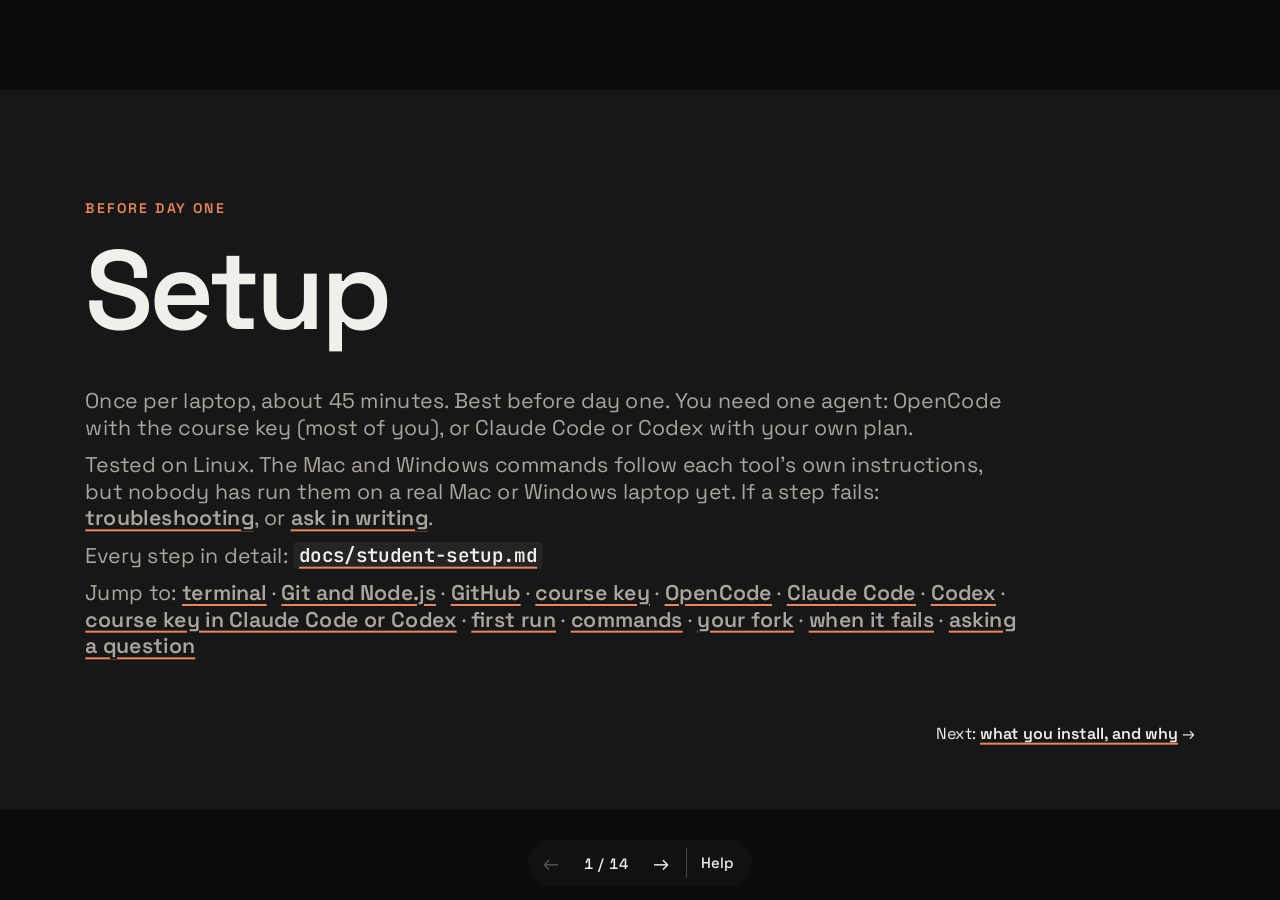
==== slides/00-setup.html @ 346814cf "Slides: copy buttons, every address a link, Next line per setup path - A copy button for each comman" ====
<!doctype html>
<html lang="en">
<head>
<meta charset="utf-8" />
<meta name="viewport" content="width=device-width, initial-scale=1" />
<title>Setup · Before day one</title>
<meta name="description" content="Photolipsia · ZHdK MA Interaction Design · HS 2026 · Setup" />
<link rel="preconnect" href="https://fonts.googleapis.com" />
<link rel="preconnect" href="https://fonts.gstatic.com" crossorigin />
<link rel="stylesheet" href="https://fonts.googleapis.com/css2?family=JetBrains+Mono:wght@400;500;600&family=Space+Grotesk:wght@400;500;600;700&display=swap" />
<style>
:root {
  --dark: #171717;
  --dark-panel: #242424;
  --coral: #e8875b;
  --paper: #f1efea;
  --ink: #1d1d1d;
  --grey: #555;
  --mute: #a9a59d;
  --panel: #e6e3dc;
  --spectrum: linear-gradient(90deg, #e5484d 0%, #e8875b 20%, #f2c94c 40%, #46a758 60%, #3e7bfa 80%, #8e4ec6 100%);
  --spectrum-text: linear-gradient(90deg, #e8875b 0%, #46a758 50%, #3e7bfa 100%);
  --sans: 'Space Grotesk', system-ui, sans-serif;
  --mono: 'JetBrains Mono', ui-monospace, Menlo, Consolas, monospace;
}

* {
  box-sizing: border-box;
}

html,
body {
  margin: 0;
  height: 100%;
  overflow: hidden;
  background: #0b0b0b;
  font-family: var(--sans);
  /* Taps change the slide at once, without waiting for a double-tap zoom. */
  touch-action: manipulation;
}

/* The deck is designed at 1920x1080 and scaled to fit the screen. Fixed, so it never makes the
   page wider than the screen: phones and tablets would widen the page and cut the slide off. */
#deck {
  position: fixed;
  left: 50%;
  top: 50%;
  width: 1920px;
  height: 1080px;
  transform: translate(-50%, -50%);
}

.slide {
  position: absolute;
  inset: 0;
  display: none;
  flex-direction: column;
  overflow: hidden;
  padding: 104px 128px 150px;
}

.slide.active {
  display: flex;
}

.light {
  background: var(--paper);
  color: var(--ink);
}

.dark {
  background: var(--dark);
  color: var(--paper);
}

.eyebrow {
  margin: 0 0 28px;
  font-size: 21px;
  font-weight: 600;
  letter-spacing: 0.16em;
  text-transform: uppercase;
}

.dark .eyebrow {
  color: var(--coral);
}

h1 {
  margin: 0;
  font-size: 140px;
  font-weight: 600;
  line-height: 0.98;
  letter-spacing: -0.035em;
}

h2 {
  margin: 0 0 52px;
  font-size: 72px;
  font-weight: 600;
  line-height: 1.04;
  letter-spacing: -0.025em;
}

h3 {
  margin: 0 0 12px;
  font-size: 32px;
  font-weight: 600;
  letter-spacing: -0.01em;
}

p {
  margin: 0 0 22px;
}

.lead {
  font-size: 48px;
  font-weight: 500;
  line-height: 1.16;
  letter-spacing: -0.015em;
}

.body p,
.body li {
  font-size: 32px;
  line-height: 1.45;
  color: var(--grey);
}

.dark .body p,
.dark .body li {
  color: var(--mute);
}

.body p.lead {
  font-size: 48px;
  line-height: 1.16;
  color: var(--ink);
}

.body ul {
  margin: 0;
  padding-left: 1.1em;
}

.body li {
  margin-bottom: 12px;
}

.small {
  font-size: 27px;
  line-height: 1.45;
  color: var(--grey);
}

.grad,
.body .grad,
.verbs .grad {
  background: var(--spectrum-text);
  -webkit-background-clip: text;
  background-clip: text;
  color: transparent;
}

strong {
  font-weight: 600;
  color: var(--ink);
}

.dark strong {
  color: var(--paper);
}

.cols {
  display: grid;
  flex: 1;
  grid-template-columns: 1fr 1fr;
  gap: 96px;
  align-items: start;
  min-height: 0;
}

.cols.wide-right {
  grid-template-columns: 0.8fr 1.2fr;
}

.cols.wide-left {
  grid-template-columns: 1.25fr 0.75fr;
}

/* Cover */
.cover {
  padding-right: 0;
}

.cover h1 {
  font-size: 128px;
}

.cover .text {
  position: relative;
  z-index: 1;
  display: flex;
  flex: 1;
  flex-direction: column;
  justify-content: center;
  width: 1080px;
}

.cover .sub {
  margin-top: 44px;
  font-size: 32px;
  line-height: 1.5;
  color: var(--mute);
}

.cover .sub p {
  margin: 0;
}

.rule {
  width: 70px;
  height: 6px;
  margin-top: 52px;
  border-radius: 3px;
  background: var(--spectrum);
}

.cover .visual {
  position: absolute;
  top: 0;
  right: 0;
  bottom: 0;
  width: 840px;
  display: flex;
  align-items: center;
  justify-content: center;
}

/* Statement */
.statement {
  justify-content: center;
}

.statement h1 {
  width: fit-content;
  font-size: 168px;
  padding-bottom: 0.08em;
}

.statement .after {
  margin-top: 48px;
  font-size: 32px;
  color: var(--mute);
}

/* Footer on content slides */
.slide footer {
  position: absolute;
  left: 0;
  right: 0;
  bottom: 0;
  display: flex;
  justify-content: space-between;
  padding: 26px 128px 40px;
  font-size: 20px;
  color: var(--grey);
}

.slide footer::before {
  content: '';
  position: absolute;
  top: 0;
  left: 0;
  right: 0;
  height: 3px;
  background: var(--spectrum);
}

.slide footer b {
  font-weight: 700;
  color: var(--ink);
}

/* Code and terminal panels */
pre {
  margin: 0;
  padding: 26px 32px;
  overflow: hidden;
  border-radius: 14px;
  background: var(--panel);
  color: #262626;
  font-family: var(--mono);
  font-size: 26px;
  line-height: 1.5;
  white-space: pre;
}

/* Code boxes never shrink: a too-full slide must show, not clip the code. */
pre {
  flex-shrink: 0;
}

pre.tight {
  font-size: 23px;
}

.dark pre {
  background: var(--dark-panel);
  color: #ebe8e1;
}

pre .c {
  color: #8a867e;
}

pre .ok {
  color: #2f8a46;
  font-weight: 600;
}

pre .bad {
  color: #c4383d;
  font-weight: 600;
}

code {
  font-family: var(--mono);
  font-size: 0.86em;
  padding: 0.05em 0.3em;
  border-radius: 6px;
  background: var(--panel);
  color: var(--ink);
}

.dark code {
  background: var(--dark-panel);
  color: var(--paper);
}

.label {
  margin: 0 0 10px;
  font-size: 20px;
  font-weight: 600;
  letter-spacing: 0.14em;
  text-transform: uppercase;
  color: var(--grey);
}

/* Jump links between slides, e.g. <a class="jump" href="#s-opencode">: deck.js finds the slide by its id. */
a.jump {
  color: inherit;
  font-weight: 600;
  text-decoration: underline;
  text-decoration-color: #e8875b;
  text-decoration-thickness: 3px;
  text-underline-offset: 6px;
}

/* Code in a label keeps its spelling and the label's size. */
.label code {
  text-transform: none;
  font-size: inherit;
  letter-spacing: 0;
}

/* Short code chips don't break across lines. */
.body code,
.small code,
td code {
  white-space: nowrap;
}

/* A label inside a text block keeps its label size. */
.body p.label {
  font-size: 20px;
  line-height: 1.3;
}

.os {
  display: grid;
  grid-template-columns: 1fr 1fr;
  gap: 28px;
}

.stack > * + * {
  margin-top: 28px;
}

.prompt {
  border-left: 6px solid;
  border-image: var(--spectrum) 1;
  background: #fbfaf7;
  white-space: pre-wrap;
  font-size: 26px;
}

/* Copy buttons (deck.js): in the right padding of a block (26 px or more), so they never cover text.
   A command block gets one per line, a prompt or a file to paste one in its top right corner. */
pre[data-copy="lines"] .line {
  position: relative;
  display: block;
}

pre.prompt,
pre[data-copy="all"] {
  position: relative;
}

.copy {
  position: absolute;
  top: 50%;
  right: -25px;
  width: 24px;
  height: 24px;
  padding: 2px;
  border: 0;
  border-radius: 6px;
  background: transparent;
  color: #8a867e;
  cursor: pointer;
  transform: translateY(-50%);
}

pre.prompt > .copy,
pre[data-copy="all"] > .copy {
  top: 6px;
  right: 2px;
  transform: none;
}

.copy svg {
  display: block;
  width: 100%;
  height: 100%;
  fill: none;
  stroke: currentColor;
  stroke-width: 2;
  stroke-linecap: round;
  stroke-linejoin: round;
}

.copy:hover {
  background: rgb(0 0 0 / 7%);
  color: var(--ink);
}

.dark .copy:hover {
  background: rgb(255 255 255 / 12%);
  color: var(--paper);
}

.copy.done {
  color: #2f8a46;
}

/* Tables */
table {
  width: 100%;
  border-collapse: collapse;
  font-size: 28px;
  line-height: 1.35;
}

th,
td {
  padding: 15px 18px 15px 0;
  border-bottom: 1px solid #d3cfc6;
  text-align: left;
  vertical-align: top;
}

th {
  font-size: 19px;
  font-weight: 600;
  letter-spacing: 0.12em;
  text-transform: uppercase;
  color: var(--grey);
}

td:first-child {
  font-weight: 600;
  white-space: nowrap;
}

/* Diagram helpers */
.boxes {
  display: flex;
  gap: 22px;
  align-items: stretch;
}

.box {
  flex: 1;
  padding: 30px 30px 26px;
  border-radius: 16px;
  background: #fbfaf7;
  border: 2px solid #d3cfc6;
}

.box.hi {
  border: 3px solid transparent;
  background:
    linear-gradient(#fbfaf7, #fbfaf7) padding-box,
    var(--spectrum) border-box;
}

.box .n {
  display: block;
  margin-bottom: 14px;
  font-family: var(--mono);
  font-size: 20px;
  color: var(--grey);
}

.box h3 {
  font-size: 38px;
}

.box p {
  margin: 0;
  font-size: 25px;
  line-height: 1.4;
  color: var(--grey);
}

.arrow {
  display: flex;
  align-items: center;
  font-size: 44px;
  color: #9a968e;
}

.verbs {
  display: flex;
  gap: 40px;
  margin-top: 8px;
  font-size: 54px;
  font-weight: 600;
  letter-spacing: -0.02em;
}

.verbs span {
  color: #b9b5ad;
}

.verbs .on {
  color: var(--ink);
}

.figure img,
.figure svg {
  display: block;
  width: 100%;
  border-radius: 14px;
}

.caption {
  margin-top: 14px;
  font-size: 24px;
  color: var(--grey);
}

.nav {
  position: fixed;
  left: 50%;
  bottom: 14px;
  z-index: 10;
  display: flex;
  align-items: center;
  gap: 2px;
  padding: 4px;
  border-radius: 999px;
  background: rgb(20 20 20 / 72%);
  color: #f1efea;
  font: 500 15px var(--sans);
  transform: translateX(-50%);
  user-select: none;
}

.nav button {
  width: 38px;
  height: 38px;
  border: 0;
  border-radius: 50%;
  background: transparent;
  color: inherit;
  font: 20px var(--sans);
  cursor: pointer;
}

.nav button:hover:not(:disabled) {
  background: rgb(241 239 234 / 16%);
}

.nav button:disabled {
  opacity: 0.3;
  cursor: default;
}

.nav .count {
  min-width: 68px;
  text-align: center;
  letter-spacing: 0.04em;
  font-variant-numeric: tabular-nums;
}

/* The troubleshooting page, from every slide. deck.js ignores taps on links and on the nav. */
.nav .help {
  margin-left: 4px;
  padding: 0 14px;
  border-left: 1px solid rgb(241 239 234 / 24%);
  color: inherit;
  line-height: 30px;
  text-decoration: none;
}

.nav .help:hover {
  text-decoration: underline;
}

/* One slide per page when printing or saving as PDF. */
@page {
  size: 1920px 1080px;
  margin: 0;
}

@media print {
  html,
  body {
    height: auto;
    overflow: visible;
    background: none;
  }

  #deck {
    position: static;
    width: 1920px;
    height: auto;
    transform: none !important;
  }

  .slide {
    position: relative;
    display: flex !important;
    width: 1920px;
    height: 1080px;
    break-after: page;
  }

  .slide:last-child {
    break-after: auto;
  }

  .nav,
  .copy {
    display: none;
  }

  * {
    -webkit-print-color-adjust: exact;
    print-color-adjust: exact;
  }
}

/* Slides in this deck */
/* Deck 1 and the setup page: build.py adds this file to both. One accent colour: coral.
   The spectrum has one meaning: the check (introspect), plus the brand line in the footer. */
.slide .rule { background: var(--coral); }
pre.prompt { border-image: none; border-left: 6px solid var(--coral); }
pre.prompt.p24 { font-size: 24px; line-height: 1.48; }
/* Design decisions inside a prompt: a quiet coral underline. */
mark.dd { background: none; color: inherit; text-decoration-line: underline; text-decoration-color: var(--coral); text-decoration-thickness: 3px; text-underline-offset: 6px; text-decoration-skip-ink: none; }
/* Readable from the back. */
.slide th { font-size: 22px; }
.slide .label, .slide .body p.label { font-size: 22px; line-height: 1.3; }
.slide pre.c22 { font-size: 22px; line-height: 1.5; padding: 16px 28px; }
.slide p.s26 { font-size: 26px; line-height: 1.42; color: var(--grey); }
.slide p.s26 code, .slide p.s28 code, .slide li code { font-size: 0.9em; white-space: nowrap; }
.slide p.s28 { font-size: 28px; line-height: 1.42; color: var(--grey); }
/* A spectrum bar on the left edge: this is the check. Elements set their own padding-left. */
.check-mark { border-left: none !important; background-image: linear-gradient(180deg, #e5484d, #e8875b, #f2c94c, #46a758, #3e7bfa, #8e4ec6) !important; background-repeat: no-repeat !important; background-size: 6px 100% !important; background-position: left top !important; }
.slide .proof { margin: 0; padding: 14px 22px; border-radius: 0 12px 12px 0; background: #fbfaf7; font-size: 26px; line-height: 1.4; color: var(--grey); }
.slide .proof b { color: var(--ink); font-weight: 600; }
.slide .proof.coral { border-left: 6px solid var(--coral); }
.slide .proof.check-mark { padding-left: 28px; }
.slide .proof code { font-size: 0.9em; }
.nowrap { white-space: nowrap; }
.d1-anim { }
@media (prefers-reduced-motion: reduce) { .d1-anim, .d1-anim * { animation: none !important; } }
@media print { .d1-anim, .d1-anim * { animation: none !important; } }

  /* Setup slides for Claude Code and Codex: install row, two account cards, a check line. */
  .d1-tl-os { display: grid; grid-template-columns: 1fr 1fr; gap: 28px; }
  .d1-tl-two { display: grid; grid-template-columns: 1fr 1fr; gap: 28px; margin-top: 30px; align-items: stretch; }
  .slide .d1-tl-card { padding: 20px 26px 22px; border-radius: 16px; background: #fbfaf7; border: 2px solid #d3cfc6; }
  .slide .d1-tl-card p { margin: 0 0 12px; font-size: 27px; line-height: 1.4; color: var(--grey); }
  .slide .d1-tl-card p:last-child { margin-bottom: 0; }
  .slide .d1-tl-card p.label { font-size: 22px; line-height: 1.3; }
  .slide .d1-tl-card code, .slide .d1-tl-chk code { font-size: 0.88em; }
  .slide .d1-tl-chk { margin: 24px 0 0; font-size: 28px; line-height: 1.42; color: var(--grey); }
  .slide .d1-tl-chk b { color: var(--ink); font-weight: 600; }
  /* Where to go next, by path: under the content, above the footer line. */
  .slide p.next { position: absolute; right: 128px; bottom: 100px; margin: 0; font-size: 24px; color: var(--grey); }
  .slide p.next b { color: var(--ink); font-weight: 600; }
  .dark p.next, .dark p.next b { color: var(--paper); }
</style>
</head>
<body>
<div id="deck">
<!-- S0 Setup divider -->
<section class="slide dark statement" id="s-setup">
  <style>
  .d1-su p.after { max-width: 1400px; margin: 0 0 16px; }
  .d1-su p.d1-su-first { margin-top: 48px; }
  .d1-su code { font-size: 0.9em; }
  </style>
  <div class="d1-su">
    <p class="eyebrow">Before day one</p>
    <h1>Setup</h1>
    <p class="after d1-su-first">Once per laptop, about 45 minutes. Best before day one. You need one agent: OpenCode with the course key (most of you), or Claude Code or Codex with your own plan.</p>
    <p class="after">Tested on Linux. The Mac and Windows commands follow each tool's own instructions, but nobody has run them on a real Mac or Windows laptop yet. If a step fails: <a class="jump" href="troubleshooting.html">troubleshooting</a>, or <a class="jump" href="#s-ask">ask in writing</a>.</p>
    <p class="after">Every step in detail: <a class="jump" href="https://github.com/xohm/photolipsia-agentic-kit/blob/main/docs/student-setup.md" target="_blank" rel="noopener"><code>docs/student-setup.md</code></a></p>
    <p class="after d1-su-jump">Jump to: <a class="jump" href="#s-terminal">terminal</a> · <a class="jump" href="#s-git-node">Git and Node.js</a> · <a class="jump" href="#s-github">GitHub</a> · <a class="jump" href="#s-key">course key</a> · <a class="jump" href="#s-opencode">OpenCode</a> · <a class="jump" href="#s-claude">Claude Code</a> · <a class="jump" href="#s-codex">Codex</a> · <a class="jump" href="#s-key-tools">course key in Claude Code or Codex</a> · <a class="jump" href="#s-first-run">first run</a> · <a class="jump" href="#s-commands">commands</a> · <a class="jump" href="#s-fork">your fork</a> · <a class="jump" href="troubleshooting.html">when it fails</a> · <a class="jump" href="#s-ask">asking a question</a></p>
  </div>
  <p class="next">Next: <a class="jump" href="#s-why">what you install, and why</a> →</p>
</section>

<!-- S0b What you install, and why -->
<section class="slide light" id="s-why">
  <style>
    .d1-wy td { padding: 13px 28px 13px 0; font-size: 28px; line-height: 1.36; color: var(--grey); vertical-align: top; }
    .d1-wy td:first-child { width: 25%; color: var(--ink); font-weight: 600; white-space: nowrap; }
    .d1-wy code { font-size: 0.86em; }
  </style>
  <p class="eyebrow">Setup · overview</p>
  <h2>What you install, and why.</h2>
  <table class="d1-wy">
    <tr><td><a class="jump" href="#s-terminal">Terminal</a></td><td>Where you type commands. The agent runs in it too. Already on your laptop.</td></tr>
    <tr><td><a class="jump" href="#s-git-node">Git</a></td><td>Saves every step of your work. Sends it to GitHub, brings your teacher's updates.</td></tr>
    <tr><td><a class="jump" href="#s-git-node">Node.js</a></td><td>Runs JavaScript on your laptop. Its <code>npm</code> installs the tools and the project's parts, and runs the check and your app.</td></tr>
    <tr><td><a class="jump" href="#s-github">A GitHub account</a></td><td>Your copy of the course, your fork, lives there. Questions go to its Discussions.</td></tr>
    <tr><td><a class="jump" href="#s-key">The course key</a></td><td>Pays for the AI model, $3 a day. With your own plan you don't need it.</td></tr>
    <tr><td><a class="jump" href="#s-opencode">One agent</a></td><td>OpenCode, Claude Code or Codex: reads your files, writes the code, runs the check.</td></tr>
    <tr><td><a class="jump" href="#s-fork">A browser for the check</a></td><td>Chromium, about 300 MB. The check opens your page in it, hidden, and takes a screenshot.</td></tr>
  </table>
  <p class="next">Next: <a class="jump" href="#s-terminal">your terminal</a> →</p>
  <footer><b>Photolipsia</b><span>ZHdK · MA Interaction Design · HS 2026</span></footer>
</section>

<!-- S1 The terminal -->
<section class="slide light" id="s-terminal">
  <style>
    .d1-tm td { padding-top: 10px; padding-bottom: 10px; }
    .d1-tm-svg { display: block; width: 100%; height: auto; margin-top: 30px; }
    .d1-tm-svg .ttl { font: 500 22px var(--sans); fill: #a9a59d; }
    .d1-tm-svg .ln { font: 400 22px var(--mono); fill: #ebe8e1; }
    .d1-tm-svg .pr { fill: #e8875b; }
    .d1-tm-svg .ag { fill: #b8a3e3; }
    .d1-tm-svg .dim { fill: #a9a59d; }
    .d1-tm-svg .ok { fill: #6cc17e; }
    .d1-tm-svg .bar { fill: #2c2c2c; }
    .d1-tm-l1 { animation: d1-tm-p1 10s ease-in-out infinite; }
    .d1-tm-l2 { animation: d1-tm-p2 10s ease-in-out infinite; }
    .d1-tm-l3 { animation: d1-tm-p3 10s ease-in-out infinite; }
    .d1-tm-l4 { animation: d1-tm-p4 10s ease-in-out infinite; }
    .d1-tm-l5 { animation: d1-tm-p5 10s ease-in-out infinite; }
    .d1-tm-cur { animation: d1-tm-blink 1.1s steps(1) infinite; }
    @keyframes d1-tm-p1 { 0%, 3% { opacity: 0; } 7%, 90% { opacity: 1; } 96%, 100% { opacity: 0; } }
    @keyframes d1-tm-p2 { 0%, 14% { opacity: 0; } 18%, 90% { opacity: 1; } 96%, 100% { opacity: 0; } }
    @keyframes d1-tm-p3 { 0%, 26% { opacity: 0; } 30%, 90% { opacity: 1; } 96%, 100% { opacity: 0; } }
    @keyframes d1-tm-p4 { 0%, 38% { opacity: 0; } 42%, 90% { opacity: 1; } 96%, 100% { opacity: 0; } }
    @keyframes d1-tm-p5 { 0%, 50% { opacity: 0; } 54%, 90% { opacity: 1; } 96%, 100% { opacity: 0; } }
    @keyframes d1-tm-blink { 0% { opacity: 1; } 50% { opacity: 0; } }
    .d1-tm-body p { font-size: 28px; line-height: 1.42; margin: 0 0 20px; }
  </style>
  <p class="eyebrow">Setup · the terminal</p>
  <h2>Your terminal: four commands and Ctrl+C.</h2>
  <div class="cols wide-left">
    <div>
      <table class="d1-tm">
        <tr><th>Type</th><th>It does</th></tr>
        <tr><td><code>cd folder</code></td><td>go into a folder</td></tr>
        <tr><td><code>cd ..</code></td><td>go up one folder</td></tr>
        <tr><td><code>ls</code></td><td>list the files (PowerShell too)</td></tr>
        <tr><td><code>pwd</code></td><td>where am I?</td></tr>
        <tr><td><b>Ctrl+C</b></td><td>stop a running program</td></tr>
      </table>
      <svg class="d1-tm-svg d1-anim" viewBox="0 0 980 272" role="img" aria-label="Two terminal windows side by side. Terminal 1, the agent: opencode, or claude or codex, build step 1 of the plan, it reads AGENTS.md, edits src/stats.js, runs npm run check. Terminal 2, your commands: git status, git add -A, git commit, git push.">
        <g>
          <rect x="0" y="0" width="472" height="272" rx="16" fill="#1d1d1d" />
          <path class="bar" d="M16 0 H456 A16 16 0 0 1 472 16 V48 H0 V16 A16 16 0 0 1 16 0 Z" />
          <circle cx="26" cy="24" r="7" fill="#e5484d" /><circle cx="48" cy="24" r="7" fill="#f2c94c" /><circle cx="70" cy="24" r="7" fill="#46a758" />
          <text class="ttl" x="256" y="32" text-anchor="middle">1 · the agent</text>
          <text class="ln d1-tm-l1" x="26" y="92"><tspan class="pr">$</tspan> opencode <tspan class="dim">· claude · codex</tspan></text>
          <text class="ln d1-tm-l2" x="26" y="134"><tspan class="ag">&gt;</tspan> build step 1 of the plan</text>
          <text class="ln d1-tm-l3" x="26" y="176"><tspan class="dim">·</tspan> reads AGENTS.md</text>
          <text class="ln d1-tm-l4" x="26" y="218"><tspan class="dim">·</tspan> edits src/stats.js</text>
          <text class="ln d1-tm-l5" x="26" y="260"><tspan class="dim">·</tspan> npm run check <tspan class="ok">✓</tspan></text>
        </g>
        <g>
          <rect x="508" y="0" width="472" height="272" rx="16" fill="#1d1d1d" />
          <path class="bar" d="M524 0 H964 A16 16 0 0 1 980 16 V48 H508 V16 A16 16 0 0 1 524 0 Z" />
          <circle cx="534" cy="24" r="7" fill="#e5484d" /><circle cx="556" cy="24" r="7" fill="#f2c94c" /><circle cx="578" cy="24" r="7" fill="#46a758" />
          <text class="ttl" x="768" y="32" text-anchor="middle">2 · your commands</text>
          <text class="ln d1-tm-l2" x="534" y="92"><tspan class="pr">$</tspan> git status</text>
          <text class="ln d1-tm-l3" x="534" y="134"><tspan class="pr">$</tspan> git add -A</text>
          <text class="ln d1-tm-l4" x="534" y="176"><tspan class="pr">$</tspan> git commit -m "Step 1"</text>
          <text class="ln d1-tm-l5" x="534" y="218"><tspan class="pr">$</tspan> git push</text>
          <rect class="d1-tm-cur" x="534" y="240" width="13" height="24" fill="#ebe8e1" />
        </g>
      </svg>
    </div>
    <div class="body d1-tm-body">
      <p><b>Mac:</b> Terminal (Cmd+Space, type Terminal, Enter).<br /><b>Windows:</b> Terminal (Start → Terminal). It runs PowerShell.</p>
      <p>Keep <b>two terminals</b> open: one for the agent, one for your own commands.</p>
      <p><code>npm run dev</code> blocks its terminal: stop it with Ctrl+C before you type the next command.</p>
      <p class="small">New tab: Cmd+T on a Mac, Ctrl+Shift+T on Windows.</p>
    </div>
  </div>
  <p class="next">Next: <a class="jump" href="#s-git-node">Git and Node.js</a> →</p>
  <footer><b>Photolipsia</b><span>ZHdK · MA Interaction Design · HS 2026</span></footer>
</section>

<!-- S2 Install Git and Node.js -->
<section class="slide light" id="s-git-node">
  <style>
    .d1-in-svg { display: block; width: 100%; height: auto; flex: none; }
    .d1-in-svg .nd { fill: #fbfaf7; stroke: #d3cfc6; stroke-width: 2; }
    .d1-in-svg .nm { font: 600 27px var(--sans); fill: #1d1d1d; }
    .d1-in-svg .tx { font: 400 23px var(--sans); fill: #555; }
    .d1-in-svg .cd { font: 500 23px var(--mono); fill: #1d1d1d; }
    .d1-in-dot { opacity: 0; animation: d1-in-push 4s ease-in-out infinite; }
    .d1-in-git { transform-box: fill-box; transform-origin: center; animation: d1-in-commit 4s ease-in-out infinite; }
    @keyframes d1-in-push { 0%, 18% { stroke-dashoffset: 0; opacity: 0; } 24% { opacity: 1; } 70% { stroke-dashoffset: -100; opacity: 1; } 76%, 100% { stroke-dashoffset: -100; opacity: 0; } }
    @keyframes d1-in-commit { 0%, 4% { transform: scale(1); } 10% { transform: scale(1.45); } 18%, 100% { transform: scale(1); } }
    .d1-in-r1 { display: grid; grid-template-columns: 0.72fr 1.28fr; gap: 40px; margin-top: 30px; }
    .d1-in-r2 { display: grid; grid-template-columns: 0.72fr 1.28fr; gap: 40px; margin-top: 26px; align-items: start; }
    .d1-in-r1 .s26, .d1-in-r2 .s26 { margin: 12px 0 0; }
  </style>
  <p class="eyebrow">Setup · once per laptop</p>
  <h2>Install Git and Node.js.</h2>
  <svg class="d1-in-svg d1-anim" viewBox="0 0 1664 100" role="img" aria-label="What each tool is for. Node.js runs the apps and the agent tools. Git saves versions. git push sends them to GitHub, your copy online.">
    <defs>
      <marker id="d1-in-head" viewBox="0 0 10 10" refX="8" refY="5" markerWidth="5" markerHeight="5" orient="auto"><path d="M0 0 L10 5 L0 10 Z" fill="#9a968e" /></marker>
    </defs>
    <rect class="nd" x="1" y="1" width="560" height="98" rx="16" />
    <circle cx="36" cy="50" r="11" fill="#46a758" />
    <text class="nm" x="62" y="42">Node.js</text>
    <text class="tx" x="62" y="78">runs the apps and the agent tools</text>
    <rect class="nd" x="585" y="1" width="330" height="98" rx="16" />
    <circle class="d1-in-git" cx="620" cy="50" r="11" fill="#e8875b" />
    <text class="nm" x="646" y="42">Git</text>
    <text class="tx" x="646" y="78">saves versions</text>
    <line x1="924" y1="50" x2="1216" y2="50" stroke="#9a968e" stroke-width="3" marker-end="url(#d1-in-head)" />
    <path class="d1-in-dot" d="M924 50 H1206" pathLength="100" fill="none" stroke="#e8875b" stroke-width="16" stroke-linecap="round" stroke-dasharray="0 200" />
    <text class="cd" x="1070" y="34" text-anchor="middle">git push</text>
    <rect class="nd" x="1230" y="1" width="433" height="98" rx="16" />
    <circle cx="1265" cy="50" r="11" fill="#3e7bfa" />
    <text class="nm" x="1291" y="42">GitHub</text>
    <text class="tx" x="1291" y="78">your copy online</text>
  </svg>
  <div class="d1-in-r1">
    <div>
      <p class="label">Mac · Terminal</p>
<pre class="c22" data-copy="lines">xcode-select --install</pre>
      <p class="s26">A dialog opens: Install. That gives you Git.</p>
      <p class="s26">Node.js: the LTS installer from <a class="jump" href="https://nodejs.org/" target="_blank" rel="noopener">nodejs.org</a>. With Homebrew: <code>brew install node gh</code>.</p>
    </div>
    <div>
      <p class="label">Windows · PowerShell · one line at a time</p>
<pre class="c22" data-copy="lines">Set-ExecutionPolicy -Scope CurrentUser RemoteSigned -Force
winget install --id Git.Git -e
winget install --id OpenJS.NodeJS.LTS -e</pre>
      <p class="s26">The first line lets npm run. The first time, winget asks to accept its agreements: <b>Y</b>. “winget is not recognized”? Install <a class="jump" href="https://apps.microsoft.com/detail/9NBLGGH4NNS1" target="_blank" rel="noopener">App Installer</a> from the Microsoft Store.</p>
    </div>
  </div>
  <div class="d1-in-r2">
    <div>
      <p class="label">Then, in a new terminal · both</p>
<pre class="c22" data-copy="lines">node -v
git --version</pre>
    </div>
    <div>
      <p class="s26" style="margin-top: 44px">Close the terminal and open a new one after installing, or it won't find the new tools. You want Node <b>v22.12</b> or newer.</p>
    </div>
  </div>
  <p class="next">Next: <a class="jump" href="#s-github">GitHub</a> →</p>
  <footer><b>Photolipsia</b><span>ZHdK · MA Interaction Design · HS 2026</span></footer>
</section>

<!-- S3 GitHub account and Git settings -->
<section class="slide light" id="s-github">
  <style>
    .d1-gh-step { display: flex; gap: 18px; align-items: center; margin: 0 0 14px; }
    .d1-gh-n { flex: none; display: grid; place-items: center; width: 46px; height: 46px; border-radius: 50%; background: var(--ink); color: var(--paper); font: 600 23px var(--mono); }
    .d1-gh-step p { margin: 0; }
    .d1-gh-say { font-size: 30px; line-height: 1.35; color: var(--grey); }
    .d1-gh-row { display: grid; grid-template-columns: 1fr 0.78fr; gap: 48px; align-items: start; margin: 0 0 30px; }
    .d1-gh-row .s26 { margin: 0 0 12px; }
    .d1-gh-os { display: grid; grid-template-columns: 1fr 0.78fr; gap: 48px; align-items: start; }
    .d1-gh-os .s26 { margin: 12px 0 0; }
  </style>
  <p class="eyebrow">Setup · once per laptop</p>
  <h2>A GitHub account, and your name in Git.</h2>
  <div class="d1-gh-step" style="margin-bottom: 26px"><span class="d1-gh-n">1</span><p class="d1-gh-say"><a class="jump" href="https://github.com/signup" target="_blank" rel="noopener">github.com</a> → Sign up. Free. Click the link in the email GitHub sends: you can't fork before that.</p></div>
  <div class="d1-gh-step"><span class="d1-gh-n">2</span><p class="label">In a new terminal · Mac and Windows</p></div>
  <div class="d1-gh-row">
<pre class="c22" data-copy="lines">git config --global user.name "Your Name"
git config --global user.email "you@example.com"
git config --global pull.rebase false</pre>
    <div>
      <p class="s26">Use the email of your GitHub account. It is public in every commit you push. Want it private? Use GitHub’s noreply address: <a class="jump" href="https://github.com/xohm/photolipsia-agentic-kit/blob/main/docs/student-setup.md#git-and-github-your-own-fork" target="_blank" rel="noopener"><code>docs/student-setup.md</code></a>.</p>
      <p class="s26">The last line makes <code>git pull</code> merge your teacher's updates into your work.</p>
    </div>
  </div>
  <div class="d1-gh-step"><span class="d1-gh-n">3</span><p class="label">Log in once, so <code>git push</code> works</p></div>
  <div class="d1-gh-os">
    <div>
      <p class="s26" style="margin-top: 0"><b>Mac:</b> install the GitHub tool once: the installer from <a class="jump" href="https://cli.github.com/" target="_blank" rel="noopener">cli.github.com</a> (or <code>brew install gh</code>). Then, in a new terminal:</p>
<pre class="c22" style="margin-top: 12px" data-copy="lines">gh auth login</pre>
      <p class="s26">Answer: GitHub.com, HTTPS, Yes, Login with a web browser. Copy the one-time code, paste it in the browser, Authorize.</p>
    </div>
    <div>
      <p class="s26" style="margin-top: 0"><b>Windows:</b> nothing to install. At your first <code>git push</code>, Git opens a GitHub login in your browser.</p>
    </div>
  </div>
  <p class="next">Next · <b>course key:</b> <a class="jump" href="#s-key">the key</a> · <b>own plan:</b> <a class="jump" href="#s-claude">Claude Code</a> or <a class="jump" href="#s-codex">Codex</a></p>
  <footer><b>Photolipsia</b><span>ZHdK · MA Interaction Design · HS 2026</span></footer>
</section>

<!-- S4 The course key -->
<section class="slide light" id="s-key">
  <style>
    .d1-ky-svg { display: block; width: 100%; height: auto; flex: none; }
    .d1-ky-svg .lab { font: 600 22px var(--sans); letter-spacing: 0.12em; }
    .d1-ky-svg .no { fill: #c4383d; }
    .d1-ky-svg .nd { fill: #fbfaf7; stroke: #d3cfc6; stroke-width: 2; }
    .d1-ky-svg .nm { font: 600 27px var(--sans); fill: #1d1d1d; }
    .d1-ky-svg .tx { font: 400 22px var(--sans); fill: #555; }
    .d1-ky-svg .cd { font: 600 22px var(--mono); fill: #1d1d1d; }
    .d1-ky-svg .cg { font: 400 22px var(--mono); fill: #555; }
    .d1-ky-svg .chip { font: 500 22px var(--sans); fill: #555; }
    .d1-ky-key { opacity: 0; animation: d1-ky-go 6s ease-in-out infinite; }
    .d1-ky-req { opacity: 0; animation: d1-ky-req 6s ease-in-out infinite; }
    @keyframes d1-ky-go { 0%, 4% { stroke-dashoffset: 0; opacity: 0; } 8% { opacity: 1; } 52% { stroke-dashoffset: -100; opacity: 1; } 56%, 100% { stroke-dashoffset: -100; opacity: 0; } }
    @keyframes d1-ky-req { 0%, 56% { stroke-dashoffset: 0; opacity: 0; } 60% { opacity: 1; } 82% { stroke-dashoffset: -100; opacity: 1; } 86%, 100% { stroke-dashoffset: -100; opacity: 0; } }
    .d1-ky-mac { display: grid; grid-template-columns: auto auto auto; gap: 28px; justify-content: start; }
    .d1-ky-cap { margin: 0 0 8px; font-size: 24px; line-height: 1.3; color: var(--grey); }
    .d1-ky .label { margin-top: 22px; }
    .d1-ky .s26 { margin: 20px 0 0; }
  </style>
  <p class="eyebrow">Setup · the course key · skip it with your own plan</p>
  <h2>The course key lives in your environment.</h2>
  <div class="d1-ky">
  <svg class="d1-ky-svg d1-anim" viewBox="0 0 1664 236" role="img" aria-label="The key, OPENROUTER_API_KEY, lives in your environment: on a Mac in ~/.zshrc, on Windows as a user variable. Your agent tool reads it when it starts and sends it to OpenRouter, which checks it. OpenRouter passes your request on to GLM-5.3 Flash without the key. The key never goes into a project folder, a commit, a screenshot, a chat or a prompt, or the agent's output.">
    <defs>
      <marker id="d1-ky-head" viewBox="0 0 10 10" refX="8" refY="5" markerWidth="5" markerHeight="5" orient="auto"><path d="M0 0 L10 5 L0 10 Z" fill="#9a968e" /></marker>
    </defs>
    <path class="d1-ky-key" d="M500 70 H950" pathLength="100" fill="none" stroke="#e8875b" stroke-width="18" stroke-linecap="round" stroke-dasharray="0 200" />
    <path class="d1-ky-req" d="M1240 70 H1420" pathLength="100" fill="none" stroke="#8a867e" stroke-width="18" stroke-linecap="round" stroke-dasharray="0 200" />
    <line x1="500" y1="70" x2="564" y2="70" stroke="#9a968e" stroke-width="3" marker-end="url(#d1-ky-head)" />
    <line x1="880" y1="70" x2="944" y2="70" stroke="#9a968e" stroke-width="3" marker-end="url(#d1-ky-head)" />
    <line x1="1240" y1="70" x2="1414" y2="70" stroke="#9a968e" stroke-width="3" stroke-dasharray="8 7" marker-end="url(#d1-ky-head)" />
    <text class="tx" x="1328" y="52" text-anchor="middle">without the key</text>
    <rect x="1" y="1" width="498" height="138" rx="16" fill="#e6e3dc" stroke="#e8875b" stroke-width="3" />
    <text class="tx" x="24" y="38">Your environment</text>
    <text class="cd" x="24" y="76">OPENROUTER_API_KEY=sk-or-v1-…</text>
    <text class="tx" x="24" y="116">Mac: <tspan class="cg">~/.zshrc</tspan> · Windows: a user variable</text>
    <rect class="nd" x="570" y="1" width="310" height="138" rx="16" />
    <text class="nm" x="594" y="60">Your agent tool</text>
    <text class="tx" x="594" y="98">reads it when it starts</text>
    <rect class="nd" x="950" y="1" width="290" height="138" rx="16" />
    <text class="nm" x="974" y="60">OpenRouter</text>
    <text class="tx" x="974" y="98">checks the key</text>
    <rect class="nd" x="1420" y="1" width="243" height="138" rx="16" />
    <text class="nm" x="1444" y="60" style="font-size: 26px">GLM-5.3 Flash</text>
    <text class="tx" x="1444" y="98">answers</text>
    <!-- never in -->
    <text class="lab no" x="0" y="206">NEVER IN</text>
    <g>
      <rect x="150" y="170" width="290" height="60" rx="12" fill="#fbfaf7" stroke="#e5484d" stroke-width="2" stroke-dasharray="7 6" />
      <text class="chip" x="295" y="208" text-anchor="middle">a project folder</text>
      <rect x="456" y="170" width="220" height="60" rx="12" fill="#fbfaf7" stroke="#e5484d" stroke-width="2" stroke-dasharray="7 6" />
      <text class="chip" x="566" y="208" text-anchor="middle">a commit</text>
      <rect x="692" y="170" width="250" height="60" rx="12" fill="#fbfaf7" stroke="#e5484d" stroke-width="2" stroke-dasharray="7 6" />
      <text class="chip" x="817" y="208" text-anchor="middle">a screenshot</text>
      <rect x="958" y="170" width="320" height="60" rx="12" fill="#fbfaf7" stroke="#e5484d" stroke-width="2" stroke-dasharray="7 6" />
      <text class="chip" x="1118" y="208" text-anchor="middle">a chat or a prompt</text>
      <rect x="1294" y="170" width="369" height="60" rx="12" fill="#fbfaf7" stroke="#e5484d" stroke-width="2" stroke-dasharray="7 6" />
      <text class="chip" x="1478" y="208" text-anchor="middle">the agent's output</text>
    </g>
  </svg>
  <p class="label">Mac · Terminal</p>
  <div class="d1-ky-mac">
    <div><p class="d1-ky-cap">1 · Open the file</p>
<pre class="c22" data-copy="lines">touch ~/.zshrc && open -e ~/.zshrc</pre></div>
    <div><p class="d1-ky-cap">2 · Paste at the end, real key, save</p>
<pre class="c22" data-copy="lines">export OPENROUTER_API_KEY="sk-or-..."</pre></div>
    <div><p class="d1-ky-cap">3 · Reload</p>
<pre class="c22" data-copy="lines">source ~/.zshrc</pre></div>
  </div>
  <p class="label">Windows · PowerShell · paste the key when asked, then open a new terminal</p>
<pre class="c22" data-copy="lines">[Environment]::SetEnvironmentVariable('OPENROUTER_API_KEY', (Read-Host 'Paste the key'), 'User')</pre>
  <p class="s26">Paste the export line, don't type it: TextEdit can turn typed quotes into curly ones. Claude Code: the key goes in <code>~/.claude/settings.json</code>, in your home folder, never in a project. Test it later in your fork: <code>node tools/check-openrouter.mjs</code> should end with All good. Own plan? Skip to <a class="jump" href="#s-claude">Claude Code</a> or <a class="jump" href="#s-codex">Codex</a>.</p>
  </div>
  <p class="next">Next · <b>OpenCode:</b> <a class="jump" href="#s-opencode">install it</a> · <b>on the key:</b> <a class="jump" href="#s-claude">Claude Code</a> or <a class="jump" href="#s-codex">Codex</a></p>
  <footer><b>Photolipsia</b><span>ZHdK · MA Interaction Design · HS 2026</span></footer>
</section>

<!-- S5 OpenCode: install and config -->
<section class="slide light" id="s-opencode">
  <style>
    .d1-oc-os { display: grid; grid-template-columns: 620px 1fr; gap: 28px; }
    .d1-oc .s26 { margin: 14px 0 0; }
    .d1-oc-cfg { display: grid; grid-template-columns: auto 1fr; gap: 40px; align-items: start; }
    .d1-oc-cfg .s26 { margin: 0 0 16px; }
    .d1-oc .label.d1-oc-paste { margin-top: 26px; }
  </style>
  <p class="eyebrow">Setup · OpenCode · with the course key</p>
  <h2>OpenCode: install it, give it the course config.</h2>
  <div class="d1-oc">
    <div class="d1-oc-os">
      <div>
        <p class="label">Mac · Terminal</p>
<pre class="c22" data-copy="lines">npm install -g opencode-ai@1
opencode --version
mkdir -p ~/.config/opencode
touch ~/.config/opencode/opencode.json
open -e ~/.config/opencode/opencode.json</pre>
      </div>
      <div>
        <p class="label">Windows · PowerShell</p>
<pre class="c22" data-copy="lines">npm install -g opencode-ai@1
opencode --version
New-Item -ItemType Directory -Force "$HOME\.config\opencode"
notepad "$HOME\.config\opencode\opencode.json"</pre>
      </div>
    </div>
    <p class="s26">You want version 1.x. Not <code>brew install opencode</code>: that is OpenCode 2. Mac says “EACCES”? <a class="jump" href="https://github.com/xohm/photolipsia-agentic-kit/blob/main/docs/student-setup.md#mac-only-npm-says-eacces" target="_blank" rel="noopener"><code>docs/student-setup.md</code></a>, section 1.</p>
    <p class="label d1-oc-paste">Paste this into the file (don't type it) and save</p>
    <div class="d1-oc-cfg">
<pre class="c22" data-copy="all">{
  "$schema": "https://opencode.ai/config.json",
  "model": "openrouter/z-ai/glm-5.3-flash",
  "small_model": "openrouter/z-ai/glm-5.3-flash",
  "provider": { "openrouter": { "models": {
    "z-ai/glm-5.3-flash": { "options": { "reasoning": { "effort": "high" } } },
    "z-ai/glm-5.3": { "options": { "reasoning": { "effort": "high" } } }
  } } }
}</pre>
      <div>
        <p class="s26"><code>small_model</code>: without it, OpenCode picks another model for small jobs, and the course key blocks that one.</p>
        <p class="s26"><code>"effort": "high"</code> keeps thinking shorter than the default, max.</p>
        <p class="s26"><b>Check:</b> <code>/models</code>, on the <a class="jump" href="#s-first-run">first-run slide</a>.</p>
      </div>
    </div>
  </div>
  <p class="next">Next: <a class="jump" href="#s-first-run">first run</a> →</p>
  <footer><b>Photolipsia</b><span>ZHdK · MA Interaction Design · HS 2026</span></footer>
</section>

<!-- S5b Claude Code -->
<section class="slide light" id="s-claude">
  <style>
    .d1-cc .s26 { margin: 12px 0 0; }
  </style>
  <p class="eyebrow">Setup · Claude Code</p>
  <h2>Claude Code: install it, sign in.</h2>
  <div class="d1-cc">
    <div class="d1-tl-os">
      <div>
        <p class="label">Mac · Terminal</p>
<pre class="c22" data-copy="lines">curl -fsSL https://claude.ai/install.sh | bash</pre>
      </div>
      <div>
        <p class="label">Windows · PowerShell</p>
<pre class="c22" data-copy="lines">irm https://claude.ai/install.ps1 | iex</pre>
      </div>
    </div>
    <p class="s26">Open a new terminal, then <code>claude --version</code>.</p>
    <div class="d1-tl-two">
      <div class="d1-tl-card">
        <p class="label">Your Claude plan · Pro or Max</p>
        <p>The first time you run <code>claude</code>, sign in in the browser.</p>
        <p>Team and Enterprise work too. The free plan doesn't include Claude Code. Then: <a class="jump" href="#s-first-run">first run</a>.</p>
      </div>
      <div class="d1-tl-card">
        <p class="label">Or the course key</p>
        <p>A settings file in your home folder, never in a project: <a class="jump" href="#s-key-tools">set it up</a>. Signed in before? <code>/logout</code> once: the key beats a <span class="nowrap">signed-in</span> plan.</p>
        <p>Made for Anthropic's models: with GLM, some features may not work.</p>
      </div>
    </div>
    <p class="d1-tl-chk"><b>Check:</b> <code>/status</code> shows your Claude account, or <code>Auth token: ANTHROPIC_AUTH_TOKEN</code> with the course key.</p>
  </div>
  <p class="next">Next · <b>your plan:</b> <a class="jump" href="#s-first-run">first run</a> · <b>the course key:</b> <a class="jump" href="#s-key-tools">the key file</a></p>
  <footer><b>Photolipsia</b><span>ZHdK · MA Interaction Design · HS 2026</span></footer>
</section>

<!-- S5c Codex -->
<section class="slide light" id="s-codex">
  <style>
    .d1-cx-top { display: grid; grid-template-columns: 620px 1fr; gap: 40px; align-items: end; }
    .d1-cx-top .s26 { margin: 0 0 8px; }
  </style>
  <p class="eyebrow">Setup · Codex CLI</p>
  <h2>Codex: install it, sign in.</h2>
  <div class="d1-cx">
    <div class="d1-cx-top">
      <div>
        <p class="label">Mac and Windows</p>
<pre class="c22" data-copy="lines">npm install -g @openai/codex
codex --version</pre>
      </div>
      <p class="s26">Mac says “EACCES”? <a class="jump" href="https://github.com/xohm/photolipsia-agentic-kit/blob/main/docs/student-setup.md#mac-only-npm-says-eacces" target="_blank" rel="noopener"><code>docs/student-setup.md</code></a>, section 1.</p>
    </div>
    <div class="d1-tl-two">
      <div class="d1-tl-card">
        <p class="label">Your ChatGPT plan · Plus or higher</p>
        <p>The first time you run <code>codex</code>, choose “Sign in with ChatGPT” (or run <code>codex login</code>). Then: <a class="jump" href="#s-first-run">first run</a>.</p>
      </div>
      <div class="d1-tl-card">
        <p class="label">Or the course key</p>
        <p><code>~/.codex/config.toml</code> in your home folder: Codex reads providers only there: <a class="jump" href="#s-key-tools">set it up</a>.</p>
      </div>
    </div>
    <p class="d1-tl-chk"><b>“Do you trust this folder?”</b> Yes, in your project folders. Otherwise Codex ignores the project's <code>.codex/config.toml</code>, and the check can't run in its sandbox.</p>
    <p class="d1-tl-chk">Codex has no deny rules: it relies on <code>AGENTS.md</code>, the ignore files and its sandbox. <b>Check:</b> <code>/status</code> shows the account and model.</p>
  </div>
  <p class="next">Next · <b>your plan:</b> <a class="jump" href="#s-first-run">first run</a> · <b>the course key:</b> <a class="jump" href="#s-key-tools">the key file</a></p>
  <footer><b>Photolipsia</b><span>ZHdK · MA Interaction Design · HS 2026</span></footer>
</section>

<!-- S5d Claude Code or Codex with the course key -->
<section class="slide light" id="s-key-tools">
  <style>
    .d1-kt { display: grid; grid-template-columns: 900px 1fr; gap: 48px; margin-top: -26px; }
    .d1-kt .label { margin: 8px 0 6px; }
    .d1-kt .label:first-child { margin-top: 0; }
    .d1-kt pre { margin: 0; padding: 14px 26px; }
  </style>
  <p class="eyebrow">Setup · the course key · Claude Code or Codex</p>
  <h2>Claude Code or Codex with the course key.</h2>
  <div class="d1-kt">
    <div>
      <p class="label">Claude Code · Mac</p>
<pre class="c22" data-copy="lines">mkdir -p ~/.claude &amp;&amp; touch ~/.claude/settings.json
open -e ~/.claude/settings.json</pre>
      <p class="label">Claude Code · Windows</p>
<pre class="c22" data-copy="lines">New-Item -ItemType Directory -Force "$HOME\.claude"
notepad "$HOME\.claude\settings.json"</pre>
      <p class="label">Paste, put in the real key, save</p>
<pre class="c22" data-copy="all">{ "env": {
  "ANTHROPIC_BASE_URL": "https://openrouter.ai/api",
  "ANTHROPIC_AUTH_TOKEN": "sk-or-...",
  "ANTHROPIC_API_KEY": "",
  "ANTHROPIC_MODEL": "z-ai/glm-5.3-flash",
  "ANTHROPIC_DEFAULT_FABLE_MODEL": "z-ai/glm-5.3-flash",
  "ANTHROPIC_DEFAULT_OPUS_MODEL": "z-ai/glm-5.3-flash",
  "ANTHROPIC_DEFAULT_SONNET_MODEL": "z-ai/glm-5.3-flash",
  "ANTHROPIC_DEFAULT_HAIKU_MODEL": "z-ai/glm-5.3-flash",
  "CLAUDE_CODE_SUBAGENT_MODEL": "z-ai/glm-5.3-flash"
} }</pre>
    </div>
    <div>
      <p class="label">Codex · Mac</p>
<pre class="c22" data-copy="lines">mkdir -p ~/.codex &amp;&amp; touch ~/.codex/config.toml
open -e ~/.codex/config.toml</pre>
      <p class="label">Codex · Windows</p>
<pre class="c22" data-copy="lines">New-Item -ItemType Directory -Force "$HOME\.codex"
notepad "$HOME\.codex\config.toml"</pre>
      <p class="label">Paste and save · the key comes from your environment</p>
<pre class="c22" data-copy="all">model = "z-ai/glm-5.3-flash"
model_provider = "openrouter"
model_reasoning_effort = "high"
[model_providers.openrouter]
name = "OpenRouter"
base_url = "https://openrouter.ai/api/v1"
wire_api = "responses"
env_key = "OPENROUTER_API_KEY"
[tui]
auto_recap = false</pre>
    </div>
  </div>
  <p class="next">Next: <a class="jump" href="#s-first-run">first run</a> →</p>
  <footer><b>Photolipsia</b><span>ZHdK · MA Interaction Design · HS 2026</span></footer>
</section>

<!-- S6 First run and smoke test -->
<section class="slide light" id="s-first-run">
  <style>
    .d1-fr { display: grid; grid-template-columns: 1fr 1fr; gap: 64px; align-items: start; }
    .d1-fr .label { margin-top: 0; }
    .d1-fr .label.d1-fr-l { margin-top: 20px; }
    .d1-fr .prompt { margin-bottom: 14px; }
    .d1-fr p.s26 { margin: 0 0 12px; }
    .d1-fr-m p { margin: 0 0 14px; font-size: 26px; line-height: 1.4; color: var(--grey); }
    .d1-fr-m p b { color: var(--ink); font-weight: 600; }
    .d1-fr-m p.d1-fr-tool { padding-top: 14px; border-top: 1px solid #d3cfc6; }
    .d1-fr-m code { font-size: 0.88em; }
    .d1-fr-end { margin: 22px 0 0; font-size: 26px; line-height: 1.42; color: var(--grey); }
  </style>
  <p class="eyebrow">Setup · first run · every tool</p>
  <h2>First run: is it the right model?</h2>
  <div class="d1-fr">
    <div>
      <p class="label">1 · An empty test folder · Mac · Terminal</p>
<pre class="c22" data-copy="lines">mkdir -p ~/hello-agent && cd ~/hello-agent</pre>
      <p class="label d1-fr-l">Windows · PowerShell</p>
<pre class="c22" data-copy="lines">New-Item -ItemType Directory -Force "$HOME\hello-agent"
cd "$HOME\hello-agent"</pre>
      <p class="label d1-fr-l">2 · Start <code>opencode</code>, <code>claude</code> or <code>codex</code>, then type</p>
<pre class="prompt">Create hello.js that prints "Hello from GLM", then run it with node.</pre>
      <p class="s26">You see <b>Hello from GLM</b> (on a plan too: it's just the text)? You're set up. Some tools ask first: allow it. Quit with <code>/exit</code>.</p>
    </div>
    <div class="d1-fr-m">
      <p class="label">3 · Which model is it using?</p>
      <p><b>OpenCode:</b> type <code>/models</code>. <b>GLM-5.3-Flash</b> (OpenRouter) must be selected. Not “GLM 5.3 FlashX”, not “GLM 5.3 Prime”: they look alike, and the course key blocks them.</p>
      <p><b>GLM-5.3</b>, not Flash: only for a hard problem, then switch back. Up to about 10× the cost, and it can't see images.</p>
      <p>Asks for a key? <code>/connect</code>, choose OpenRouter, paste it.</p>
      <p class="d1-fr-tool"><b>Claude Code:</b> <code>/status</code> shows your Claude account, or the auth token with the course key.</p>
      <p><b>Codex:</b> <code>/status</code> shows the account and model.</p>
    </div>
  </div>
  <p class="d1-fr-end">Later, start the agent in the folder you work in, never in your home folder: the rules and deny rules are in the project folder.</p>
  <p class="next">Next: <a class="jump" href="#s-commands">the commands</a> →</p>
  <footer><b>Photolipsia</b><span>ZHdK · MA Interaction Design · HS 2026</span></footer>
</section>

<!-- S7 Commands in each tool -->
<section class="slide light" id="s-commands">
  <style>
    .d1-cs { margin-top: -8px; }
    .d1-cs th { padding-top: 0; }
    .d1-cs th:first-child { width: 31%; }
    .d1-cs td { padding-top: 12px; padding-bottom: 12px; font-size: 28px; }
    .d1-cs td code { font-size: 0.92em; }
    .d1-cs td.d1-cs-n { color: var(--grey); }
    .d1-cs-note { margin: 26px 0 0; font-size: 28px; line-height: 1.42; color: var(--grey); }
    .d1-cs-note b { color: var(--ink); font-weight: 600; }
  </style>
  <p class="eyebrow">Setup · commands in each tool</p>
  <h2>Six commands, three tools.</h2>
  <table class="d1-cs">
    <tr><th>You want to</th><th>OpenCode</th><th>Claude Code</th><th>Codex</th></tr>
    <tr><td>start, in your project folder</td><td><code>opencode</code></td><td><code>claude</code></td><td><code>codex</code></td></tr>
    <tr><td>quit</td><td><code>/exit</code> <span class="d1-cs-n">or Ctrl+C</span></td><td><code>/exit</code> <span class="d1-cs-n">or Ctrl+C twice</span></td><td><code>/exit</code></td></tr>
    <tr><td>start a new, empty session</td><td><code>/new</code></td><td><code>/clear</code></td><td><code>/new</code></td></tr>
    <tr><td>change the model</td><td><code>/models</code></td><td><code>/model</code></td><td><code>/model</code></td></tr>
    <tr><td>see the account and model</td><td><code>/models</code></td><td><code>/status</code></td><td><code>/status</code></td></tr>
    <tr><td>see your plan's limits</td><td class="d1-cs-n">none: your key has $3 a day</td><td><code>/usage</code></td><td><code>/usage</code></td></tr>
  </table>
  <p class="d1-cs-note"><b>New task, new session:</b> the agent sends the whole conversation again with every step. Long sessions cost more and use up plan limits faster.</p>
  <p class="next">Next: <a class="jump" href="#s-fork">your fork</a> →</p>
  <footer><b>Photolipsia</b><span>ZHdK · MA Interaction Design · HS 2026</span></footer>
</section>

<!-- S8 Your fork -->
<section class="slide light" id="s-fork">
  <style>
    .d1-fk-svg { display: block; width: 100%; height: auto; flex: none; }
    .d1-fk-svg .lab { font: 600 22px var(--sans); letter-spacing: 0.12em; fill: #555; }
    .d1-fk-svg .nd { fill: #fbfaf7; stroke: #d3cfc6; stroke-width: 2; }
    .d1-fk-svg .tx { font: 400 22px var(--sans); fill: #555; }
    .d1-fk-svg .rp { font: 600 23px var(--mono); fill: #1d1d1d; }
    .d1-fk-svg .cd { font: 500 22px var(--mono); fill: #1d1d1d; }
    .d1-fk-svg .verb { font: 600 26px var(--sans); fill: #1d1d1d; }
    .d1-fk-svg .arr { stroke: #9a968e; stroke-width: 3; fill: none; }
    .d1-fk-svg .dot { fill: none; stroke-width: 16; stroke-linecap: round; stroke-dasharray: 0 200; opacity: 0; animation: d1-fk-go 10s ease-in-out infinite both; }
    .d1-fk-p2 { animation-delay: 2.5s !important; }
    .d1-fk-p3 { animation-delay: 5s !important; }
    .d1-fk-p4 { animation-delay: 7.5s !important; }
    @keyframes d1-fk-go { 0% { stroke-dashoffset: 0; opacity: 0; } 2% { opacity: 1; } 15% { stroke-dashoffset: -100; opacity: 1; } 19%, 100% { stroke-dashoffset: -100; opacity: 0; } }
    .d1-fk-grid { display: grid; grid-template-columns: 1080px 1fr; gap: 40px; margin-top: 26px; align-items: start; }
    .d1-fk-grid .s26 { margin: 12px 0 0; }
  </style>
  <p class="eyebrow">Setup · Git and GitHub</p>
  <h2>Fork, clone, first check.</h2>
  <svg class="d1-fk-svg d1-anim" viewBox="0 0 1664 250" role="img" aria-label="On GitHub, the Fork button copies your teacher's repository xohm/photolipsia-agentic-kit to your public fork YOUR-NAME/photolipsia-agentic-kit, once. git clone brings your fork to your laptop, once. git push saves your work in your fork. git pull --no-edit upstream main brings your teacher's updates to your laptop.">
    <defs>
      <marker id="d1-fk-head" viewBox="0 0 10 10" refX="8" refY="5" markerWidth="5" markerHeight="5" orient="auto"><path d="M0 0 L10 5 L0 10 Z" fill="#9a968e" /></marker>
    </defs>
    <rect x="1" y="1" width="1662" height="132" rx="18" fill="#e6e3dc" />
    <text class="lab" x="24" y="32">1 · ON GITHUB.COM</text>
    <rect class="nd" x="24" y="44" width="560" height="78" rx="14" />
    <text class="rp" x="46" y="76">xohm/photolipsia-agentic-kit</text>
    <text class="tx" x="46" y="108">your teacher's: the course</text>
    <path class="arr" d="M590 83 H904" marker-end="url(#d1-fk-head)" />
    <text class="verb" x="746" y="70" text-anchor="middle">Fork button</text>
    <text class="tx" x="746" y="114" text-anchor="middle">once</text>
    <rect class="nd" x="914" y="44" width="726" height="78" rx="14" style="stroke: #e8875b; stroke-width: 3" />
    <text class="rp" x="936" y="76">YOUR-NAME/photolipsia-agentic-kit</text>
    <text class="tx" x="936" y="108">your fork: public, your work</text>
    <path class="arr" d="M300 136 V180" marker-end="url(#d1-fk-head)" />
    <text class="cd" x="318" y="166">git pull --no-edit upstream main</text>
    <path class="arr" d="M1060 136 V180" marker-end="url(#d1-fk-head)" />
    <text class="cd" x="1078" y="166">git clone · once</text>
    <path class="arr" d="M1440 184 V140" marker-end="url(#d1-fk-head)" />
    <text class="cd" x="1458" y="166">git push</text>
    <path class="dot" d="M590 83 H902" pathLength="100" stroke="#e8875b" />
    <path class="dot d1-fk-p2" d="M1060 136 V178" pathLength="100" stroke="#e8875b" />
    <path class="dot d1-fk-p3" d="M1440 184 V142" pathLength="100" stroke="#8a867e" />
    <path class="dot d1-fk-p4" d="M300 136 V178" pathLength="100" stroke="#8a867e" />
    <rect x="1" y="186" width="1662" height="62" rx="18" fill="#1d1d1d" />
    <text class="lab" x="24" y="226" style="fill: #a9a59d">YOUR LAPTOP</text>
    <text class="rp" x="224" y="226" style="fill: #ebe8e1">~/photolipsia-agentic-kit</text>
    <text class="tx" x="620" y="226" style="fill: #a9a59d">you and your agent work here</text>
  </svg>
  <div class="d1-fk-grid">
    <div>
      <p class="label">2 · Clone, once · Mac and Windows</p>
<pre class="c22" data-copy="lines">cd ~
git clone https://github.com/YOUR-NAME/photolipsia-agentic-kit.git
cd photolipsia-agentic-kit
git remote add upstream https://github.com/xohm/photolipsia-agentic-kit.git</pre>
      <p class="s26"><code>YOUR-NAME</code> = your GitHub user name.</p>
      <p class="s26"><b>Updates:</b> commit your work first, then <code>git pull --no-edit upstream main</code>. It says “CONFLICT”? <code>git merge --abort</code>, then <a class="jump" href="#s-ask">ask in writing</a>.</p>
      <p class="s26">The browser for the check is about 300 MB, once.</p>
    </div>
    <div>
      <p class="label">3 · First check</p>
<pre class="c22" data-copy="lines">node tools/check-openrouter.mjs
cd 01-text-stats
npm install
npx playwright install chromium
npm run check</pre>
      <p class="s26">The first line tests the course key: you want All good. Own plan? Skip it. Then <b>FAILED: Nothing rendered yet</b>: correct, no app yet.</p>
    </div>
  </div>
  <p class="next">Next: <a class="jump" href="#s-ask">when you are stuck</a> →</p>
  <footer><b>Photolipsia</b><span>ZHdK · MA Interaction Design · HS 2026</span></footer>
</section>

<!-- S9 Ask a question in the course Discussions -->
<section class="slide light" id="s-ask">
  <style>
    .d1-as { display: grid; grid-template-columns: 1.3fr 0.7fr; gap: 72px; align-items: start; }
    .d1-as-step { display: flex; gap: 20px; align-items: flex-start; margin: 0 0 30px; }
    .d1-as-n { flex: none; display: grid; place-items: center; width: 46px; height: 46px; border-radius: 50%; background: var(--ink); color: var(--paper); font: 600 23px var(--mono); }
    .d1-as-step p { margin: 2px 0 0; font-size: 30px; line-height: 1.4; color: var(--grey); }
    .d1-as-step b { color: var(--ink); font-weight: 600; }
    .d1-as-step code { font-size: 0.86em; }
    .d1-as-side .proof { margin: 0 0 24px; font-size: 28px; }
    .d1-as-url { margin: 26px 0 0; font-size: 30px; color: var(--grey); }
    .d1-as-url code { font-size: 0.9em; color: var(--ink); }
  </style>
  <p class="eyebrow">Setup · when you are stuck</p>
  <h2>Stuck? Ask in writing.</h2>
  <div class="d1-as">
    <div>
      <div class="d1-as-step"><span class="d1-as-n">1</span><p>First the <a class="jump" href="troubleshooting.html">troubleshooting page</a>. Then search the course <a class="jump" href="https://github.com/xohm/photolipsia-agentic-kit/discussions" target="_blank" rel="noopener">Discussions</a> on GitHub: maybe someone asked already.</p></div>
      <div class="d1-as-step"><span class="d1-as-n">2</span><p>Not there? <b>New discussion</b>, category <b>Q&amp;A</b>. Write what you did, what you see (copy the message as text), Mac or Windows, your tool and account.</p></div>
      <div class="d1-as-step"><span class="d1-as-n">3</span><p>Solved? Click <b>Mark as answer</b> under the reply that helped.</p></div>
    </div>
    <div class="d1-as-side">
      <p class="proof coral"><b>Discussions are public.</b> Never paste your key, or anything private.</p>
      <p class="s26">Your teacher answers there, and the next student finds the answer by searching.</p>
    </div>
  </div>
  <p class="d1-as-url">The course Discussions: <a class="jump" href="https://github.com/xohm/photolipsia-agentic-kit/discussions" target="_blank" rel="noopener"><code>github.com/xohm/photolipsia-agentic-kit/discussions</code></a></p>
  <p class="next">Setup done. Next: <a class="jump" href="01-agentic-coding-basics.html">the course, deck 1</a> →</p>
  <footer><b>Photolipsia</b><span>ZHdK · MA Interaction Design · HS 2026</span></footer>
</section>
</div>
<nav class="nav" aria-label="Slides">
  <button class="previous" type="button" aria-label="Previous slide">&larr;</button>
  <span class="count" aria-live="polite"></span>
  <button class="next" type="button" aria-label="Next slide">&rarr;</button>
  <a class="help" href="troubleshooting.html">Help</a>
</nav>
<script>
// Keyboard: → / Space / PageDown next, ← / PageUp previous, Home / End, P print, F full screen.
// The ← and → buttons at the bottom, or click or tap the right two thirds to go forward, the left third back.
const deck = document.getElementById('deck');
const slides = [...deck.querySelectorAll('.slide')];
const counter = document.querySelector('.nav .count');
const previousButton = document.querySelector('.nav .previous');
const nextButton = document.querySelector('.nav .next');
let current = 0;

// The visible page size. On phones and tablets innerWidth can be wider than the screen.
function fit() {
  const { clientWidth, clientHeight } = document.documentElement;
  const scale = Math.min(clientWidth / 1920, clientHeight / 1080);
  deck.style.transform = `translate(-50%, -50%) scale(${scale})`;
}

function show(index) {
  current = Math.max(0, Math.min(slides.length - 1, index));
  slides.forEach((slide, i) => slide.classList.toggle('active', i === current));
  counter.textContent = `${current + 1} / ${slides.length}`;
  previousButton.disabled = current === 0;
  nextButton.disabled = current === slides.length - 1;
  history.replaceState(null, '', `#${current + 1}`);
}

previousButton.addEventListener('click', () => show(current - 1));
nextButton.addEventListener('click', () => show(current + 1));
// The buttons never take focus, so Space and Enter stay slide keys.
for (const button of [previousButton, nextButton]) {
  button.addEventListener('mousedown', (event) => event.preventDefault());
}

window.addEventListener('keydown', (event) => {
  if (event.metaKey || event.ctrlKey || event.altKey) return;
  const next = ['ArrowRight', 'ArrowDown', 'PageDown', ' ', 'Enter'];
  const previous = ['ArrowLeft', 'ArrowUp', 'PageUp', 'Backspace'];
  if (next.includes(event.key)) show(current + 1);
  else if (previous.includes(event.key)) show(current - 1);
  else if (event.key === 'Home') show(0);
  else if (event.key === 'End') show(slides.length - 1);
  else if (event.key === 'p' || event.key === 'P') window.print();
  else if (event.key === 'f' || event.key === 'F') {
    if (document.fullscreenElement) document.exitFullscreen();
    else document.documentElement.requestFullscreen?.();
  } else return;
  event.preventDefault();
});

// Pointer events, not click: iPhones and iPads send no click to the window for a tap on plain text.
let pressed = null;
window.addEventListener('pointerdown', (event) => {
  pressed = event.isPrimary && event.button === 0 ? { x: event.clientX, y: event.clientY } : null;
});
window.addEventListener('pointerup', (event) => {
  const start = pressed;
  pressed = null;
  if (!start || event.target.closest('a, .nav, .copy') || window.getSelection().toString()) return;
  if (Math.hypot(event.clientX - start.x, event.clientY - start.y) > 10) return; // a drag, not a tap
  const width = document.documentElement.clientWidth;
  show(event.clientX > width / 3 ? current + 1 : current - 1);
});

// Copy buttons: one per line in a command block (data-copy="lines"), one for a whole prompt or a file
// to paste (data-copy="all"). They copy exactly the text on the slide.
const COPY_ICON = '<svg viewBox="0 0 24 24" aria-hidden="true"><rect x="8" y="8" width="12" height="12" rx="2" /><path d="M16 8V5.5A1.5 1.5 0 0 0 14.5 4h-9A1.5 1.5 0 0 0 4 5.5v9A1.5 1.5 0 0 0 5.5 16H8" /></svg>';
const DONE_ICON = '<svg viewBox="0 0 24 24" aria-hidden="true"><path d="M5 12.5l4.5 4.5L19 7.5" /></svg>';

async function copyText(text) {
  try {
    await navigator.clipboard.writeText(text);
  } catch {
    const area = document.createElement('textarea'); // opened from a file, without clipboard access
    area.value = text;
    document.body.append(area);
    area.select();
    document.execCommand('copy');
    area.remove();
  }
}

function copyButton(text) {
  const button = document.createElement('button');
  button.type = 'button';
  button.className = 'copy';
  button.title = 'Copy';
  button.setAttribute('aria-label', 'Copy');
  button.innerHTML = COPY_ICON;
  button.addEventListener('mousedown', (event) => event.preventDefault()); // keeps Space and Enter for slides
  button.addEventListener('click', async () => {
    await copyText(text);
    button.innerHTML = DONE_ICON;
    button.classList.add('done');
    setTimeout(() => { button.innerHTML = COPY_ICON; button.classList.remove('done'); }, 1200);
  });
  return button;
}

for (const pre of deck.querySelectorAll('pre.prompt, pre[data-copy]')) {
  if (pre.dataset.copy === 'lines') {
    pre.innerHTML = pre.innerHTML.split('\n').map((line) => `<span class="line">${line || ' '}</span>`).join('');
    for (const line of pre.querySelectorAll('.line')) {
      if (line.textContent.trim()) line.append(copyButton(line.textContent));
    }
  } else {
    pre.append(copyButton(pre.textContent.trim()));
  }
}

// A hash is a slide number (#12) or a slide's id (#s-opencode, for jump links).
function target(hash) {
  const name = decodeURIComponent(hash.slice(1));
  const named = slides.findIndex((slide) => slide.id === name);
  return named >= 0 ? named : Number(name) - 1 || 0;
}

window.addEventListener('hashchange', () => show(target(location.hash)));
window.addEventListener('resize', fit);
fit();
show(target(location.hash));

</script>
</body>
</html>
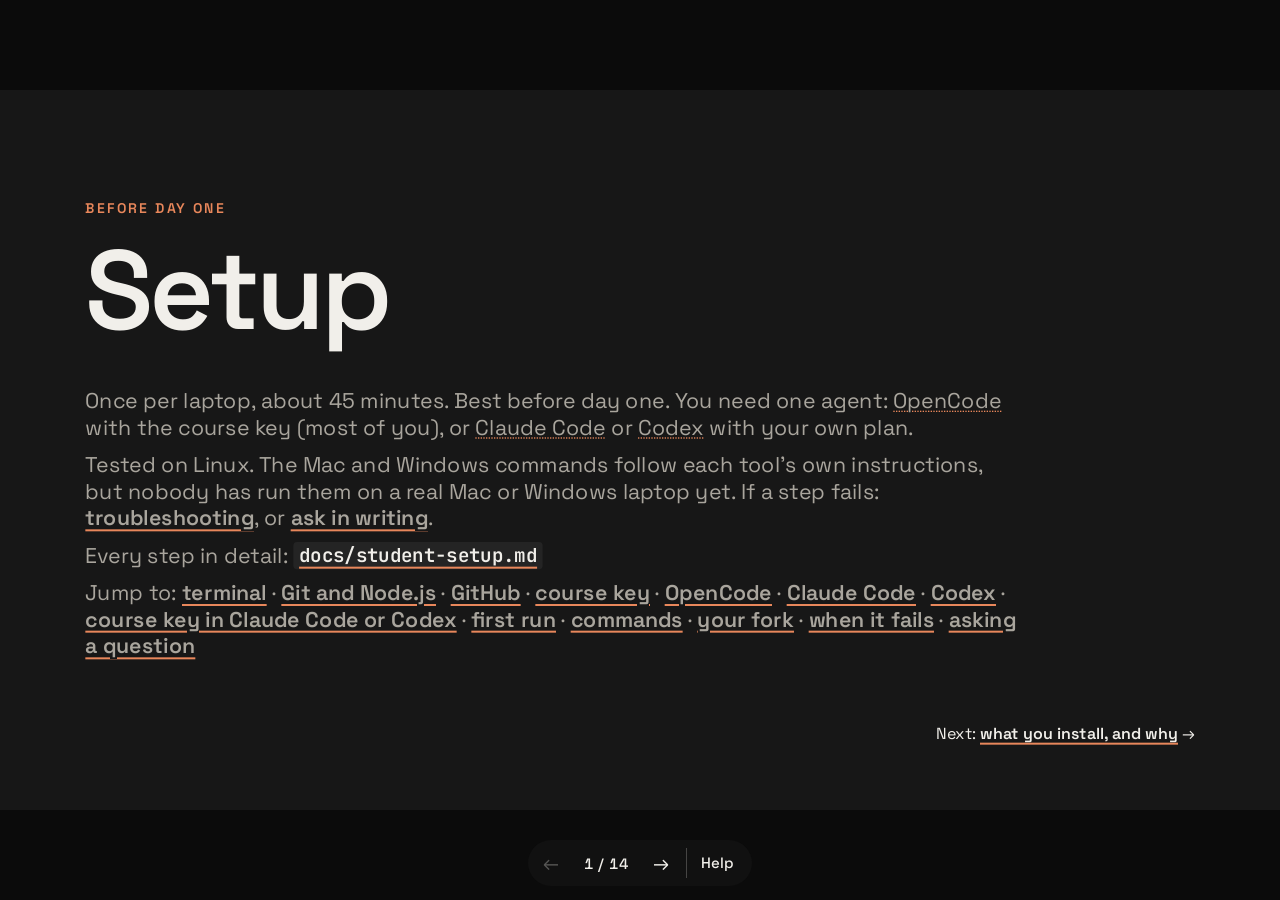
==== commit 1d0c7ace: "Slides: the first mention of a topic links to its source On each page, the first mention of OpenCode" ====
--- a/slides/00-setup.html
+++ b/slides/00-setup.html
@@ -354,6 +354,16 @@
   text-decoration-color: #e8875b;
   text-decoration-thickness: 3px;
   text-underline-offset: 6px;
+}
+
+/* Topic links (build.py): the first mention of a topic on a page links to a good source. Quieter than
+   a jump link, as they sit in running text: same colour and weight, a thin dotted coral line. */
+a.topic {
+  color: inherit;
+  text-decoration: underline dotted;
+  text-decoration-color: var(--coral);
+  text-decoration-thickness: 2px;
+  text-underline-offset: 5px;
 }
 
 /* Code in a label keeps its spelling and the label's size. */
@@ -717,7 +727,7 @@
   <div class="d1-su">
     <p class="eyebrow">Before day one</p>
     <h1>Setup</h1>
-    <p class="after d1-su-first">Once per laptop, about 45 minutes. Best before day one. You need one agent: OpenCode with the course key (most of you), or Claude Code or Codex with your own plan.</p>
+    <p class="after d1-su-first">Once per laptop, about 45 minutes. Best before day one. You need one agent: <a class="topic" href="https://opencode.ai/docs/" target="_blank" rel="noopener">OpenCode</a> with the course key (most of you), or <a class="topic" href="https://code.claude.com/docs/en/overview" target="_blank" rel="noopener">Claude Code</a> or <a class="topic" href="https://developers.openai.com/codex/cli" target="_blank" rel="noopener">Codex</a> with your own plan.</p>
     <p class="after">Tested on Linux. The Mac and Windows commands follow each tool's own instructions, but nobody has run them on a real Mac or Windows laptop yet. If a step fails: <a class="jump" href="troubleshooting.html">troubleshooting</a>, or <a class="jump" href="#s-ask">ask in writing</a>.</p>
     <p class="after">Every step in detail: <a class="jump" href="https://github.com/xohm/photolipsia-agentic-kit/blob/main/docs/student-setup.md" target="_blank" rel="noopener"><code>docs/student-setup.md</code></a></p>
     <p class="after d1-su-jump">Jump to: <a class="jump" href="#s-terminal">terminal</a> · <a class="jump" href="#s-git-node">Git and Node.js</a> · <a class="jump" href="#s-github">GitHub</a> · <a class="jump" href="#s-key">course key</a> · <a class="jump" href="#s-opencode">OpenCode</a> · <a class="jump" href="#s-claude">Claude Code</a> · <a class="jump" href="#s-codex">Codex</a> · <a class="jump" href="#s-key-tools">course key in Claude Code or Codex</a> · <a class="jump" href="#s-first-run">first run</a> · <a class="jump" href="#s-commands">commands</a> · <a class="jump" href="#s-fork">your fork</a> · <a class="jump" href="troubleshooting.html">when it fails</a> · <a class="jump" href="#s-ask">asking a question</a></p>
@@ -736,9 +746,9 @@
   <h2>What you install, and why.</h2>
   <table class="d1-wy">
     <tr><td><a class="jump" href="#s-terminal">Terminal</a></td><td>Where you type commands. The agent runs in it too. Already on your laptop.</td></tr>
-    <tr><td><a class="jump" href="#s-git-node">Git</a></td><td>Saves every step of your work. Sends it to GitHub, brings your teacher's updates.</td></tr>
-    <tr><td><a class="jump" href="#s-git-node">Node.js</a></td><td>Runs JavaScript on your laptop. Its <code>npm</code> installs the tools and the project's parts, and runs the check and your app.</td></tr>
-    <tr><td><a class="jump" href="#s-github">A GitHub account</a></td><td>Your copy of the course, your fork, lives there. Questions go to its Discussions.</td></tr>
+    <tr><td><a class="jump" href="#s-git-node">Git</a></td><td>Saves every step of your work. Sends it to <a class="topic" href="https://docs.github.com/en/get-started/start-your-journey/about-github-and-git" target="_blank" rel="noopener">GitHub</a>, brings your teacher's updates.</td></tr>
+    <tr><td><a class="jump" href="#s-git-node">Node.js</a></td><td>Runs JavaScript on your laptop. Its <a class="topic" href="https://docs.npmjs.com/about-npm" target="_blank" rel="noopener"><code>npm</code></a> installs the tools and the project's parts, and runs the check and your app.</td></tr>
+    <tr><td><a class="jump" href="#s-github">A GitHub account</a></td><td>Your copy of the course, your <a class="topic" href="https://docs.github.com/en/pull-requests/collaborating-with-pull-requests/working-with-forks/fork-a-repo" target="_blank" rel="noopener">fork</a>, lives there. Questions go to its <a class="topic" href="https://docs.github.com/en/discussions" target="_blank" rel="noopener">Discussions</a>.</td></tr>
     <tr><td><a class="jump" href="#s-key">The course key</a></td><td>Pays for the AI model, $3 a day. With your own plan you don't need it.</td></tr>
     <tr><td><a class="jump" href="#s-opencode">One agent</a></td><td>OpenCode, Claude Code or Codex: reads your files, writes the code, runs the check.</td></tr>
     <tr><td><a class="jump" href="#s-fork">A browser for the check</a></td><td>Chromium, about 300 MB. The check opens your page in it, hidden, and takes a screenshot.</td></tr>
@@ -781,7 +791,7 @@
         <tr><th>Type</th><th>It does</th></tr>
         <tr><td><code>cd folder</code></td><td>go into a folder</td></tr>
         <tr><td><code>cd ..</code></td><td>go up one folder</td></tr>
-        <tr><td><code>ls</code></td><td>list the files (PowerShell too)</td></tr>
+        <tr><td><code>ls</code></td><td>list the files (<a class="topic" href="https://learn.microsoft.com/en-us/powershell/" target="_blank" rel="noopener">PowerShell</a> too)</td></tr>
         <tr><td><code>pwd</code></td><td>where am I?</td></tr>
         <tr><td><b>Ctrl+C</b></td><td>stop a running program</td></tr>
       </table>
@@ -863,15 +873,15 @@
     <div>
       <p class="label">Mac · Terminal</p>
 <pre class="c22" data-copy="lines">xcode-select --install</pre>
-      <p class="s26">A dialog opens: Install. That gives you Git.</p>
-      <p class="s26">Node.js: the LTS installer from <a class="jump" href="https://nodejs.org/" target="_blank" rel="noopener">nodejs.org</a>. With Homebrew: <code>brew install node gh</code>.</p>
+      <p class="s26">A dialog opens: Install. That gives you <a class="topic" href="https://git-scm.com/" target="_blank" rel="noopener">Git</a>.</p>
+      <p class="s26"><a class="topic" href="https://nodejs.org/en/learn/getting-started/introduction-to-nodejs" target="_blank" rel="noopener">Node.js</a>: the LTS installer from <a class="jump" href="https://nodejs.org/" target="_blank" rel="noopener">nodejs.org</a>. With <a class="topic" href="https://brew.sh/" target="_blank" rel="noopener">Homebrew</a>: <code>brew install node gh</code>.</p>
     </div>
     <div>
       <p class="label">Windows · PowerShell · one line at a time</p>
 <pre class="c22" data-copy="lines">Set-ExecutionPolicy -Scope CurrentUser RemoteSigned -Force
 winget install --id Git.Git -e
 winget install --id OpenJS.NodeJS.LTS -e</pre>
-      <p class="s26">The first line lets npm run. The first time, winget asks to accept its agreements: <b>Y</b>. “winget is not recognized”? Install <a class="jump" href="https://apps.microsoft.com/detail/9NBLGGH4NNS1" target="_blank" rel="noopener">App Installer</a> from the Microsoft Store.</p>
+      <p class="s26">The first line lets npm run. The first time, <a class="topic" href="https://learn.microsoft.com/en-us/windows/package-manager/winget/" target="_blank" rel="noopener">winget</a> asks to accept its agreements: <b>Y</b>. “winget is not recognized”? Install <a class="jump" href="https://apps.microsoft.com/detail/9NBLGGH4NNS1" target="_blank" rel="noopener">App Installer</a> from the Microsoft Store.</p>
     </div>
   </div>
   <div class="d1-in-r2">
@@ -1124,7 +1134,7 @@
       </div>
     </div>
     <p class="d1-tl-chk"><b>“Do you trust this folder?”</b> Yes, in your project folders. Otherwise Codex ignores the project's <code>.codex/config.toml</code>, and the check can't run in its sandbox.</p>
-    <p class="d1-tl-chk">Codex has no deny rules: it relies on <code>AGENTS.md</code>, the ignore files and its sandbox. <b>Check:</b> <code>/status</code> shows the account and model.</p>
+    <p class="d1-tl-chk">Codex has no deny rules: it relies on <a class="topic" href="https://agents.md/" target="_blank" rel="noopener"><code>AGENTS.md</code></a>, the ignore files and its sandbox. <b>Check:</b> <code>/status</code> shows the account and model.</p>
   </div>
   <p class="next">Next · <b>your plan:</b> <a class="jump" href="#s-first-run">first run</a> · <b>the course key:</b> <a class="jump" href="#s-key-tools">the key file</a></p>
   <footer><b>Photolipsia</b><span>ZHdK · MA Interaction Design · HS 2026</span></footer>
@@ -1214,8 +1224,8 @@
     </div>
     <div class="d1-fr-m">
       <p class="label">3 · Which model is it using?</p>
-      <p><b>OpenCode:</b> type <code>/models</code>. <b>GLM-5.3-Flash</b> (OpenRouter) must be selected. Not “GLM 5.3 FlashX”, not “GLM 5.3 Prime”: they look alike, and the course key blocks them.</p>
-      <p><b>GLM-5.3</b>, not Flash: only for a hard problem, then switch back. Up to about 10× the cost, and it can't see images.</p>
+      <p><b>OpenCode:</b> type <code>/models</code>. <b><a class="topic" href="https://openrouter.ai/z-ai/glm-5.3-flash" target="_blank" rel="noopener">GLM-5.3-Flash</a></b> (<a class="topic" href="https://openrouter.ai/docs/quickstart" target="_blank" rel="noopener">OpenRouter</a>) must be selected. Not “GLM 5.3 FlashX”, not “GLM 5.3 Prime”: they look alike, and the course key blocks them.</p>
+      <p><b><a class="topic" href="https://openrouter.ai/z-ai/glm-5.3" target="_blank" rel="noopener">GLM-5.3</a></b>, not Flash: only for a hard problem, then switch back. Up to about 10× the cost, and it can't see images.</p>
       <p>Asks for a key? <code>/connect</code>, choose OpenRouter, paste it.</p>
       <p class="d1-fr-tool"><b>Claude Code:</b> <code>/status</code> shows your Claude account, or the auth token with the course key.</p>
       <p><b>Codex:</b> <code>/status</code> shows the account and model.</p>
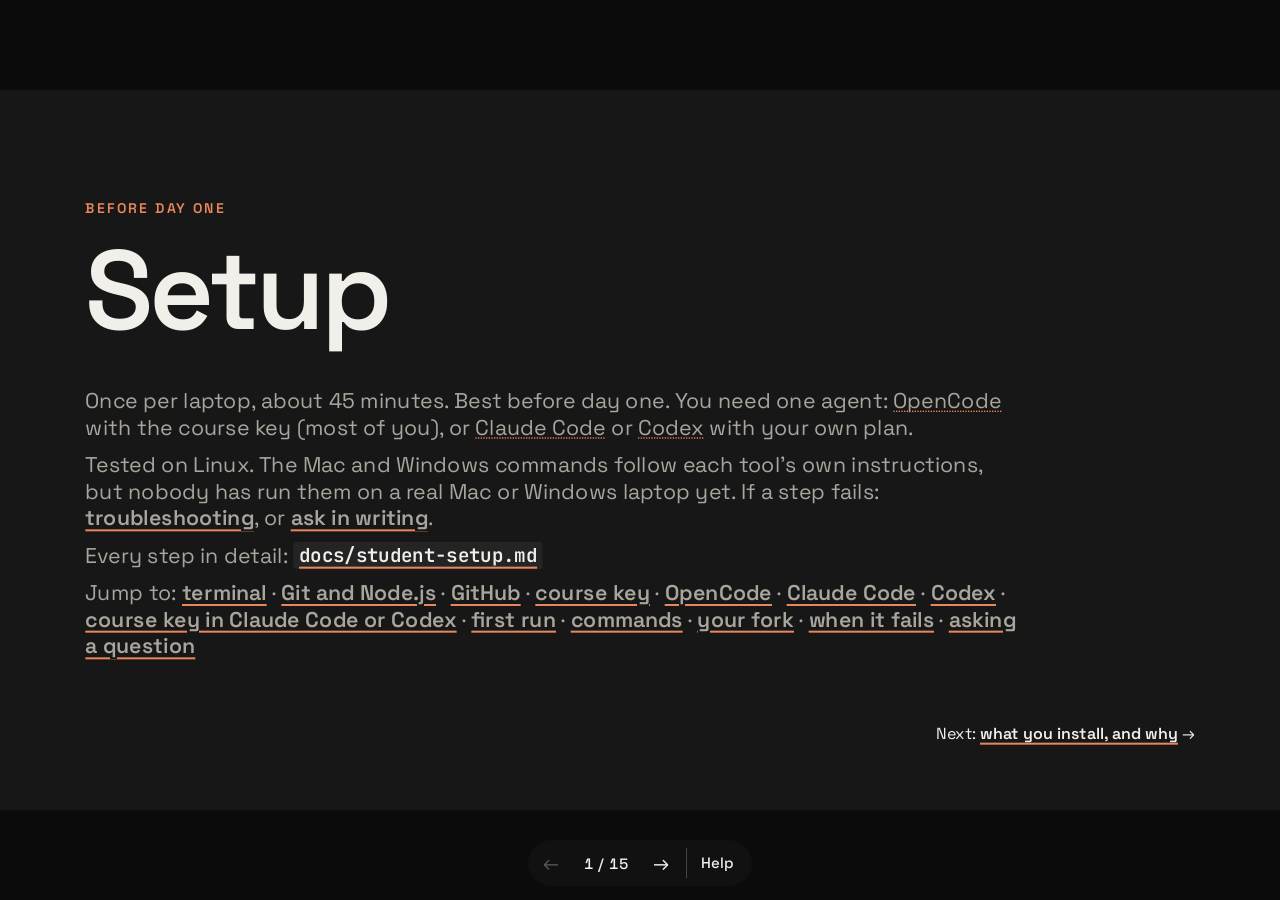
==== commit dbeafaea: "Setup: fixes from a walk through every path - Claude Code gets two slides: install it (with the PATH" ====
--- a/slides/00-setup.html
+++ b/slides/00-setup.html
@@ -873,7 +873,7 @@
     <div>
       <p class="label">Mac · Terminal</p>
 <pre class="c22" data-copy="lines">xcode-select --install</pre>
-      <p class="s26">A dialog opens: Install. That gives you <a class="topic" href="https://git-scm.com/" target="_blank" rel="noopener">Git</a>.</p>
+      <p class="s26">A dialog opens: Install. That gives you <a class="topic" href="https://git-scm.com/" target="_blank" rel="noopener">Git</a>. “Already installed”? Fine.</p>
       <p class="s26"><a class="topic" href="https://nodejs.org/en/learn/getting-started/introduction-to-nodejs" target="_blank" rel="noopener">Node.js</a>: the LTS installer from <a class="jump" href="https://nodejs.org/" target="_blank" rel="noopener">nodejs.org</a>. With <a class="topic" href="https://brew.sh/" target="_blank" rel="noopener">Homebrew</a>: <code>brew install node gh</code>.</p>
     </div>
     <div>
@@ -881,7 +881,7 @@
 <pre class="c22" data-copy="lines">Set-ExecutionPolicy -Scope CurrentUser RemoteSigned -Force
 winget install --id Git.Git -e
 winget install --id OpenJS.NodeJS.LTS -e</pre>
-      <p class="s26">The first line lets npm run. The first time, <a class="topic" href="https://learn.microsoft.com/en-us/windows/package-manager/winget/" target="_blank" rel="noopener">winget</a> asks to accept its agreements: <b>Y</b>. “winget is not recognized”? Install <a class="jump" href="https://apps.microsoft.com/detail/9NBLGGH4NNS1" target="_blank" rel="noopener">App Installer</a> from the Microsoft Store.</p>
+      <p class="s26">The first line lets npm run. <a class="topic" href="https://learn.microsoft.com/en-us/windows/package-manager/winget/" target="_blank" rel="noopener">winget</a> asks to accept its agreements: <b>Y</b>. Windows asks to allow changes: <b>Yes</b>. “winget is not recognized”? Install <a class="jump" href="https://apps.microsoft.com/detail/9NBLGGH4NNS1" target="_blank" rel="noopener">App Installer</a> from the Microsoft Store.</p>
     </div>
   </div>
   <div class="d1-in-r2">
@@ -928,7 +928,7 @@
     <div>
       <p class="s26" style="margin-top: 0"><b>Mac:</b> install the GitHub tool once: the installer from <a class="jump" href="https://cli.github.com/" target="_blank" rel="noopener">cli.github.com</a> (or <code>brew install gh</code>). Then, in a new terminal:</p>
 <pre class="c22" style="margin-top: 12px" data-copy="lines">gh auth login</pre>
-      <p class="s26">Answer: GitHub.com, HTTPS, Yes, Login with a web browser. Copy the one-time code, paste it in the browser, Authorize.</p>
+      <p class="s26">Answer: GitHub.com, HTTPS, Yes, Login with a web browser. Copy the one-time code, press <b>Enter</b>, paste the code in the browser, Authorize.</p>
     </div>
     <div>
       <p class="s26" style="margin-top: 0"><b>Windows:</b> nothing to install. At your first <code>git push</code>, Git opens a GitHub login in your browser.</p>
@@ -1011,7 +1011,7 @@
   </div>
   <p class="label">Windows · PowerShell · paste the key when asked, then open a new terminal</p>
 <pre class="c22" data-copy="lines">[Environment]::SetEnvironmentVariable('OPENROUTER_API_KEY', (Read-Host 'Paste the key'), 'User')</pre>
-  <p class="s26">Paste the export line, don't type it: TextEdit can turn typed quotes into curly ones. Claude Code: the key goes in <code>~/.claude/settings.json</code>, in your home folder, never in a project. Test it later in your fork: <code>node tools/check-openrouter.mjs</code> should end with All good. Own plan? Skip to <a class="jump" href="#s-claude">Claude Code</a> or <a class="jump" href="#s-codex">Codex</a>.</p>
+  <p class="s26">Your teacher sends you your own key privately. No key yet? Do the other steps first. Paste the export line, don't type it: TextEdit can turn typed quotes into curly ones. Test it later in your fork: <code>node tools/check-openrouter.mjs</code> should end with All good.</p>
   </div>
   <p class="next">Next · <b>OpenCode:</b> <a class="jump" href="#s-opencode">install it</a> · <b>on the key:</b> <a class="jump" href="#s-claude">Claude Code</a> or <a class="jump" href="#s-codex">Codex</a></p>
   <footer><b>Photolipsia</b><span>ZHdK · MA Interaction Design · HS 2026</span></footer>
@@ -1061,7 +1061,7 @@
       <div>
         <p class="s26"><code>small_model</code>: without it, OpenCode picks another model for small jobs, and the course key blocks that one.</p>
         <p class="s26"><code>"effort": "high"</code> keeps thinking shorter than the default, max.</p>
-        <p class="s26"><b>Check:</b> <code>/models</code>, on the <a class="jump" href="#s-first-run">first-run slide</a>.</p>
+        <p class="s26"><b>Windows:</b> Notepad asks to create the file: <b>Yes</b>.</p>
       </div>
     </div>
   </div>
@@ -1069,34 +1069,49 @@
   <footer><b>Photolipsia</b><span>ZHdK · MA Interaction Design · HS 2026</span></footer>
 </section>
 
-<!-- S5b Claude Code -->
+<!-- S5b Claude Code: install -->
 <section class="slide light" id="s-claude">
   <style>
-    .d1-cc .s26 { margin: 12px 0 0; }
+    .d1-ci .label { margin: 30px 0 10px; }
+    .d1-ci .label:first-child { margin-top: 0; }
+    .d1-ci .s26 { margin: 22px 0 0; max-width: 1500px; }
   </style>
-  <p class="eyebrow">Setup · Claude Code</p>
-  <h2>Claude Code: install it, sign in.</h2>
+  <p class="eyebrow">Setup · Claude Code · 1 of 2</p>
+  <h2>Claude Code: install it.</h2>
+  <div class="d1-ci">
+    <p class="label">Mac · Terminal</p>
+<pre class="c22" data-copy="lines">curl -fsSL https://claude.ai/install.sh | bash
+echo 'export PATH="$HOME/.local/bin:$PATH"' >> ~/.zshrc</pre>
+    <p class="label">Windows · PowerShell · one line at a time</p>
+<pre class="c22" data-copy="lines">irm https://claude.ai/install.ps1 | iex
+$p = [Environment]::GetEnvironmentVariable('Path', 'User')
+[Environment]::SetEnvironmentVariable('Path', "$p;$HOME\.local\bin", 'User')</pre>
+    <p class="s26">Why the extra lines: the installer puts <code>claude</code> in a folder your terminal doesn't search yet. They add that folder to your PATH, the list of folders where the terminal looks for commands. Once.</p>
+    <p class="s26">Then open a new terminal: <code>claude --version</code> shows a version number.</p>
+  </div>
+  <p class="next">Next: <a class="jump" href="#s-claude-signin">sign in</a> →</p>
+  <footer><b>Photolipsia</b><span>ZHdK · MA Interaction Design · HS 2026</span></footer>
+</section>
+
+<!-- S5b2 Claude Code: sign in -->
+<section class="slide light" id="s-claude-signin">
+  <style>
+    .d1-cc .d1-tl-two { margin-top: 0; }
+  </style>
+  <p class="eyebrow">Setup · Claude Code · 2 of 2</p>
+  <h2>Claude Code: sign in.</h2>
   <div class="d1-cc">
-    <div class="d1-tl-os">
-      <div>
-        <p class="label">Mac · Terminal</p>
-<pre class="c22" data-copy="lines">curl -fsSL https://claude.ai/install.sh | bash</pre>
-      </div>
-      <div>
-        <p class="label">Windows · PowerShell</p>
-<pre class="c22" data-copy="lines">irm https://claude.ai/install.ps1 | iex</pre>
-      </div>
-    </div>
-    <p class="s26">Open a new terminal, then <code>claude --version</code>.</p>
     <div class="d1-tl-two">
       <div class="d1-tl-card">
         <p class="label">Your Claude plan · Pro or Max</p>
         <p>The first time you run <code>claude</code>, sign in in the browser.</p>
-        <p>Team and Enterprise work too. The free plan doesn't include Claude Code. Then: <a class="jump" href="#s-first-run">first run</a>.</p>
+        <p>Team and Enterprise work too. The free plan doesn't include Claude Code.</p>
+        <p>Before day one: switch training off (<a class="jump" href="https://github.com/xohm/photolipsia-agentic-kit/blob/main/docs/student-setup.md#where-your-prompts-go-who-sees-them" target="_blank" rel="noopener">how</a>). Then: <a class="jump" href="#s-first-run">first run</a>.</p>
       </div>
       <div class="d1-tl-card">
         <p class="label">Or the course key</p>
-        <p>A settings file in your home folder, never in a project: <a class="jump" href="#s-key-tools">set it up</a>. Signed in before? <code>/logout</code> once: the key beats a <span class="nowrap">signed-in</span> plan.</p>
+        <p>A settings file in your home folder, never in a project: <a class="jump" href="#s-key-tools">set it up</a>.</p>
+        <p>Signed in on this laptop before? At the first start: <code>/logout</code>, quit, start <code>claude</code> again. The key beats a <span class="nowrap">signed-in</span> plan.</p>
         <p>Made for Anthropic's models: with GLM, some features may not work.</p>
       </div>
     </div>
@@ -1126,7 +1141,8 @@
     <div class="d1-tl-two">
       <div class="d1-tl-card">
         <p class="label">Your ChatGPT plan · Plus or higher</p>
-        <p>The first time you run <code>codex</code>, choose “Sign in with ChatGPT” (or run <code>codex login</code>). Then: <a class="jump" href="#s-first-run">first run</a>.</p>
+        <p>The first time you run <code>codex</code>, choose “Sign in with ChatGPT” (or run <code>codex login</code>).</p>
+        <p>Before day one: switch training off (<a class="jump" href="https://github.com/xohm/photolipsia-agentic-kit/blob/main/docs/student-setup.md#where-your-prompts-go-who-sees-them" target="_blank" rel="noopener">how</a>). Then: <a class="jump" href="#s-first-run">first run</a>.</p>
       </div>
       <div class="d1-tl-card">
         <p class="label">Or the course key</p>
@@ -1155,10 +1171,10 @@
       <p class="label">Claude Code · Mac</p>
 <pre class="c22" data-copy="lines">mkdir -p ~/.claude &amp;&amp; touch ~/.claude/settings.json
 open -e ~/.claude/settings.json</pre>
-      <p class="label">Claude Code · Windows</p>
+      <p class="label">Claude Code · Windows · Notepad: create? Yes</p>
 <pre class="c22" data-copy="lines">New-Item -ItemType Directory -Force "$HOME\.claude"
 notepad "$HOME\.claude\settings.json"</pre>
-      <p class="label">Paste, put in the real key, save</p>
+      <p class="label">Paste, put in the real key, save · not empty? ask in writing</p>
 <pre class="c22" data-copy="all">{ "env": {
   "ANTHROPIC_BASE_URL": "https://openrouter.ai/api",
   "ANTHROPIC_AUTH_TOKEN": "sk-or-...",
@@ -1175,7 +1191,7 @@
       <p class="label">Codex · Mac</p>
 <pre class="c22" data-copy="lines">mkdir -p ~/.codex &amp;&amp; touch ~/.codex/config.toml
 open -e ~/.codex/config.toml</pre>
-      <p class="label">Codex · Windows</p>
+      <p class="label">Codex · Windows · Notepad: create? Yes</p>
 <pre class="c22" data-copy="lines">New-Item -ItemType Directory -Force "$HOME\.codex"
 notepad "$HOME\.codex\config.toml"</pre>
       <p class="label">Paste and save · the key comes from your environment</p>
@@ -1280,7 +1296,7 @@
     .d1-fk-p3 { animation-delay: 5s !important; }
     .d1-fk-p4 { animation-delay: 7.5s !important; }
     @keyframes d1-fk-go { 0% { stroke-dashoffset: 0; opacity: 0; } 2% { opacity: 1; } 15% { stroke-dashoffset: -100; opacity: 1; } 19%, 100% { stroke-dashoffset: -100; opacity: 0; } }
-    .d1-fk-grid { display: grid; grid-template-columns: 1080px 1fr; gap: 40px; margin-top: 26px; align-items: start; }
+    .d1-fk-grid { display: grid; grid-template-columns: 1080px 1fr; gap: 40px; margin-top: 16px; align-items: start; }
     .d1-fk-grid .s26 { margin: 12px 0 0; }
   </style>
   <p class="eyebrow">Setup · Git and GitHub</p>
@@ -1317,14 +1333,15 @@
   </svg>
   <div class="d1-fk-grid">
     <div>
-      <p class="label">2 · Clone, once · Mac and Windows</p>
+      <p class="label">1 · Fork, once</p>
+      <p class="s26" style="margin-top: 0">On <a class="jump" href="https://github.com/xohm/photolipsia-agentic-kit" target="_blank" rel="noopener">github.com/xohm/photolipsia-agentic-kit</a>: <b>Fork</b> (top right), then <b>Create fork</b>.</p>
+      <p class="label" style="margin-top: 22px">2 · Clone, once · Mac and Windows</p>
 <pre class="c22" data-copy="lines">cd ~
 git clone https://github.com/YOUR-NAME/photolipsia-agentic-kit.git
 cd photolipsia-agentic-kit
 git remote add upstream https://github.com/xohm/photolipsia-agentic-kit.git</pre>
       <p class="s26"><code>YOUR-NAME</code> = your GitHub user name.</p>
       <p class="s26"><b>Updates:</b> commit your work first, then <code>git pull --no-edit upstream main</code>. It says “CONFLICT”? <code>git merge --abort</code>, then <a class="jump" href="#s-ask">ask in writing</a>.</p>
-      <p class="s26">The browser for the check is about 300 MB, once.</p>
     </div>
     <div>
       <p class="label">3 · First check</p>
@@ -1333,7 +1350,7 @@
 npm install
 npx playwright install chromium
 npm run check</pre>
-      <p class="s26">The first line tests the course key: you want All good. Own plan? Skip it. Then <b>FAILED: Nothing rendered yet</b>: correct, no app yet.</p>
+      <p class="s26">Line 1 tests the course key: <b>All good</b>. Own plan? Skip it. The check's browser: 300 MB, once. Then <b>check: FAILED</b>, <b>Nothing rendered yet</b>: right, no app yet.</p>
     </div>
   </div>
   <p class="next">Next: <a class="jump" href="#s-ask">when you are stuck</a> →</p>
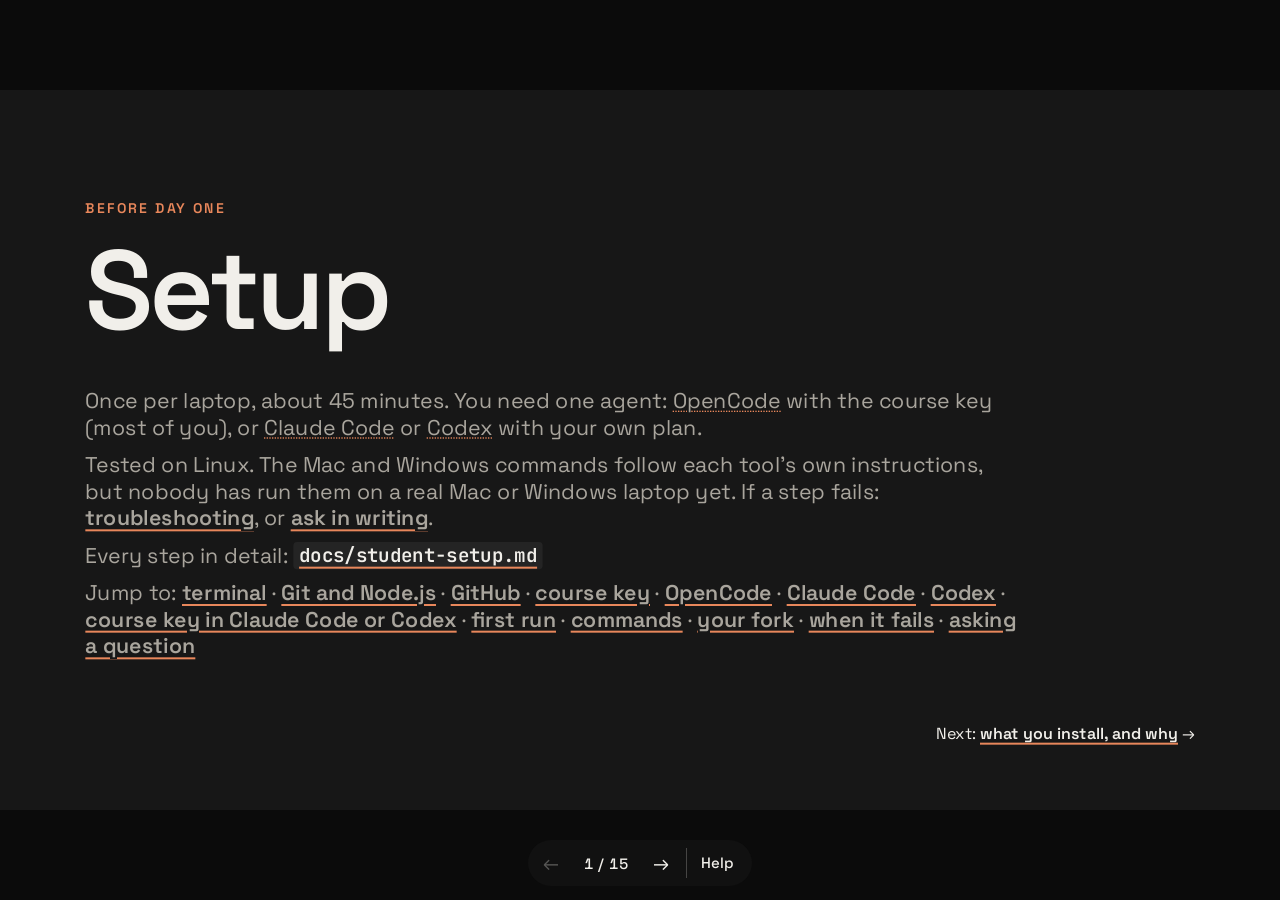
==== commit 0e7c6596: "Slides: shorter, about 120 words each, details one click away 20 slides across the setup page and bo" ====
--- a/slides/00-setup.html
+++ b/slides/00-setup.html
@@ -727,7 +727,7 @@
   <div class="d1-su">
     <p class="eyebrow">Before day one</p>
     <h1>Setup</h1>
-    <p class="after d1-su-first">Once per laptop, about 45 minutes. Best before day one. You need one agent: <a class="topic" href="https://opencode.ai/docs/" target="_blank" rel="noopener">OpenCode</a> with the course key (most of you), or <a class="topic" href="https://code.claude.com/docs/en/overview" target="_blank" rel="noopener">Claude Code</a> or <a class="topic" href="https://developers.openai.com/codex/cli" target="_blank" rel="noopener">Codex</a> with your own plan.</p>
+    <p class="after d1-su-first">Once per laptop, about 45 minutes. You need one agent: <a class="topic" href="https://opencode.ai/docs/" target="_blank" rel="noopener">OpenCode</a> with the course key (most of you), or <a class="topic" href="https://code.claude.com/docs/en/overview" target="_blank" rel="noopener">Claude Code</a> or <a class="topic" href="https://developers.openai.com/codex/cli" target="_blank" rel="noopener">Codex</a> with your own plan.</p>
     <p class="after">Tested on Linux. The Mac and Windows commands follow each tool's own instructions, but nobody has run them on a real Mac or Windows laptop yet. If a step fails: <a class="jump" href="troubleshooting.html">troubleshooting</a>, or <a class="jump" href="#s-ask">ask in writing</a>.</p>
     <p class="after">Every step in detail: <a class="jump" href="https://github.com/xohm/photolipsia-agentic-kit/blob/main/docs/student-setup.md" target="_blank" rel="noopener"><code>docs/student-setup.md</code></a></p>
     <p class="after d1-su-jump">Jump to: <a class="jump" href="#s-terminal">terminal</a> · <a class="jump" href="#s-git-node">Git and Node.js</a> · <a class="jump" href="#s-github">GitHub</a> · <a class="jump" href="#s-key">course key</a> · <a class="jump" href="#s-opencode">OpenCode</a> · <a class="jump" href="#s-claude">Claude Code</a> · <a class="jump" href="#s-codex">Codex</a> · <a class="jump" href="#s-key-tools">course key in Claude Code or Codex</a> · <a class="jump" href="#s-first-run">first run</a> · <a class="jump" href="#s-commands">commands</a> · <a class="jump" href="#s-fork">your fork</a> · <a class="jump" href="troubleshooting.html">when it fails</a> · <a class="jump" href="#s-ask">asking a question</a></p>
@@ -745,12 +745,12 @@
   <p class="eyebrow">Setup · overview</p>
   <h2>What you install, and why.</h2>
   <table class="d1-wy">
-    <tr><td><a class="jump" href="#s-terminal">Terminal</a></td><td>Where you type commands. The agent runs in it too. Already on your laptop.</td></tr>
+    <tr><td><a class="jump" href="#s-terminal">Terminal</a></td><td>Where you type commands. Already on your laptop.</td></tr>
     <tr><td><a class="jump" href="#s-git-node">Git</a></td><td>Saves every step of your work. Sends it to <a class="topic" href="https://docs.github.com/en/get-started/start-your-journey/about-github-and-git" target="_blank" rel="noopener">GitHub</a>, brings your teacher's updates.</td></tr>
-    <tr><td><a class="jump" href="#s-git-node">Node.js</a></td><td>Runs JavaScript on your laptop. Its <a class="topic" href="https://docs.npmjs.com/about-npm" target="_blank" rel="noopener"><code>npm</code></a> installs the tools and the project's parts, and runs the check and your app.</td></tr>
+    <tr><td><a class="jump" href="#s-git-node">Node.js</a></td><td>Runs JavaScript on your laptop. Its <a class="topic" href="https://docs.npmjs.com/about-npm" target="_blank" rel="noopener"><code>npm</code></a> installs the tools, runs the check and your app.</td></tr>
     <tr><td><a class="jump" href="#s-github">A GitHub account</a></td><td>Your copy of the course, your <a class="topic" href="https://docs.github.com/en/pull-requests/collaborating-with-pull-requests/working-with-forks/fork-a-repo" target="_blank" rel="noopener">fork</a>, lives there. Questions go to its <a class="topic" href="https://docs.github.com/en/discussions" target="_blank" rel="noopener">Discussions</a>.</td></tr>
-    <tr><td><a class="jump" href="#s-key">The course key</a></td><td>Pays for the AI model, $3 a day. With your own plan you don't need it.</td></tr>
-    <tr><td><a class="jump" href="#s-opencode">One agent</a></td><td>OpenCode, Claude Code or Codex: reads your files, writes the code, runs the check.</td></tr>
+    <tr><td><a class="jump" href="#s-key">The course key</a></td><td>Pays for the AI model, $3 a day. Not needed with your own plan.</td></tr>
+    <tr><td><a class="jump" href="#s-opencode">One agent</a></td><td>Reads your files, writes the code, runs the check.</td></tr>
     <tr><td><a class="jump" href="#s-fork">A browser for the check</a></td><td>Chromium, about 300 MB. The check opens your page in it, hidden, and takes a screenshot.</td></tr>
   </table>
   <p class="next">Next: <a class="jump" href="#s-terminal">your terminal</a> →</p>
@@ -912,26 +912,26 @@
   </style>
   <p class="eyebrow">Setup · once per laptop</p>
   <h2>A GitHub account, and your name in Git.</h2>
-  <div class="d1-gh-step" style="margin-bottom: 26px"><span class="d1-gh-n">1</span><p class="d1-gh-say"><a class="jump" href="https://github.com/signup" target="_blank" rel="noopener">github.com</a> → Sign up. Free. Click the link in the email GitHub sends: you can't fork before that.</p></div>
-  <div class="d1-gh-step"><span class="d1-gh-n">2</span><p class="label">In a new terminal · Mac and Windows</p></div>
+  <div class="d1-gh-step" style="margin-bottom: 26px"><span class="d1-gh-n">1</span><p class="d1-gh-say"><a class="jump" href="https://github.com/signup" target="_blank" rel="noopener">github.com</a> → Sign up (free), then click the link in GitHub's email: you can't fork before that.</p></div>
+  <div class="d1-gh-step"><span class="d1-gh-n">2</span><p class="label">Mac and Windows</p></div>
   <div class="d1-gh-row">
 <pre class="c22" data-copy="lines">git config --global user.name "Your Name"
 git config --global user.email "you@example.com"
 git config --global pull.rebase false</pre>
     <div>
-      <p class="s26">Use the email of your GitHub account. It is public in every commit you push. Want it private? Use GitHub’s noreply address: <a class="jump" href="https://github.com/xohm/photolipsia-agentic-kit/blob/main/docs/student-setup.md#git-and-github-your-own-fork" target="_blank" rel="noopener"><code>docs/student-setup.md</code></a>.</p>
-      <p class="s26">The last line makes <code>git pull</code> merge your teacher's updates into your work.</p>
+      <p class="s26">Use your GitHub email. It is public in every commit: GitHub’s noreply address hides it: <a class="jump" href="https://github.com/xohm/photolipsia-agentic-kit/blob/main/docs/student-setup.md#git-and-github-your-own-fork" target="_blank" rel="noopener"><code>docs/student-setup.md</code></a>.</p>
+      <p class="s26">Line 3 makes <code>git pull</code> merge your teacher's updates.</p>
     </div>
   </div>
   <div class="d1-gh-step"><span class="d1-gh-n">3</span><p class="label">Log in once, so <code>git push</code> works</p></div>
   <div class="d1-gh-os">
     <div>
-      <p class="s26" style="margin-top: 0"><b>Mac:</b> install the GitHub tool once: the installer from <a class="jump" href="https://cli.github.com/" target="_blank" rel="noopener">cli.github.com</a> (or <code>brew install gh</code>). Then, in a new terminal:</p>
+      <p class="s26" style="margin-top: 0"><b>Mac:</b> install the GitHub tool (<a class="jump" href="https://cli.github.com/" target="_blank" rel="noopener">cli.github.com</a> or <code>brew install gh</code>). In a new terminal:</p>
 <pre class="c22" style="margin-top: 12px" data-copy="lines">gh auth login</pre>
-      <p class="s26">Answer: GitHub.com, HTTPS, Yes, Login with a web browser. Copy the one-time code, press <b>Enter</b>, paste the code in the browser, Authorize.</p>
+      <p class="s26">Answer: GitHub.com, HTTPS, Yes, Login with a web browser. Copy the one-time code, press <b>Enter</b>, paste it in the browser, Authorize.</p>
     </div>
     <div>
-      <p class="s26" style="margin-top: 0"><b>Windows:</b> nothing to install. At your first <code>git push</code>, Git opens a GitHub login in your browser.</p>
+      <p class="s26" style="margin-top: 0"><b>Windows:</b> nothing to install; your first <code>git push</code> opens a browser login.</p>
     </div>
   </div>
   <p class="next">Next · <b>course key:</b> <a class="jump" href="#s-key">the key</a> · <b>own plan:</b> <a class="jump" href="#s-claude">Claude Code</a> or <a class="jump" href="#s-codex">Codex</a></p>
@@ -1097,6 +1097,7 @@
 <section class="slide light" id="s-claude-signin">
   <style>
     .d1-cc .d1-tl-two { margin-top: 0; }
+    .d1-cc a.jump { white-space: nowrap; }
   </style>
   <p class="eyebrow">Setup · Claude Code · 2 of 2</p>
   <h2>Claude Code: sign in.</h2>
@@ -1104,18 +1105,16 @@
     <div class="d1-tl-two">
       <div class="d1-tl-card">
         <p class="label">Your Claude plan · Pro or Max</p>
-        <p>The first time you run <code>claude</code>, sign in in the browser.</p>
-        <p>Team and Enterprise work too. The free plan doesn't include Claude Code.</p>
+        <p>The first time you run <code>claude</code>, sign in in the browser. Team and Enterprise work too, the free plan doesn't.</p>
         <p>Before day one: switch training off (<a class="jump" href="https://github.com/xohm/photolipsia-agentic-kit/blob/main/docs/student-setup.md#where-your-prompts-go-who-sees-them" target="_blank" rel="noopener">how</a>). Then: <a class="jump" href="#s-first-run">first run</a>.</p>
       </div>
       <div class="d1-tl-card">
         <p class="label">Or the course key</p>
         <p>A settings file in your home folder, never in a project: <a class="jump" href="#s-key-tools">set it up</a>.</p>
-        <p>Signed in on this laptop before? At the first start: <code>/logout</code>, quit, start <code>claude</code> again. The key beats a <span class="nowrap">signed-in</span> plan.</p>
+        <p>The key beats a <span class="nowrap">signed-in</span> plan. Signed in here before? At the first start: <code>/logout</code>, quit, start <code>claude</code> again.</p>
         <p>Made for Anthropic's models: with GLM, some features may not work.</p>
       </div>
     </div>
-    <p class="d1-tl-chk"><b>Check:</b> <code>/status</code> shows your Claude account, or <code>Auth token: ANTHROPIC_AUTH_TOKEN</code> with the course key.</p>
   </div>
   <p class="next">Next · <b>your plan:</b> <a class="jump" href="#s-first-run">first run</a> · <b>the course key:</b> <a class="jump" href="#s-key-tools">the key file</a></p>
   <footer><b>Photolipsia</b><span>ZHdK · MA Interaction Design · HS 2026</span></footer>
@@ -1149,8 +1148,8 @@
         <p><code>~/.codex/config.toml</code> in your home folder: Codex reads providers only there: <a class="jump" href="#s-key-tools">set it up</a>.</p>
       </div>
     </div>
-    <p class="d1-tl-chk"><b>“Do you trust this folder?”</b> Yes, in your project folders. Otherwise Codex ignores the project's <code>.codex/config.toml</code>, and the check can't run in its sandbox.</p>
-    <p class="d1-tl-chk">Codex has no deny rules: it relies on <a class="topic" href="https://agents.md/" target="_blank" rel="noopener"><code>AGENTS.md</code></a>, the ignore files and its sandbox. <b>Check:</b> <code>/status</code> shows the account and model.</p>
+    <p class="d1-tl-chk"><b>“Do you trust this folder?”</b> Yes, in your project folders: otherwise Codex ignores their <code>.codex/config.toml</code> and the check can't run.</p>
+    <p class="d1-tl-chk">Codex has no deny rules: it relies on <a class="topic" href="https://agents.md/" target="_blank" rel="noopener"><code>AGENTS.md</code></a>, the ignore files and its sandbox.</p>
   </div>
   <p class="next">Next · <b>your plan:</b> <a class="jump" href="#s-first-run">first run</a> · <b>the course key:</b> <a class="jump" href="#s-key-tools">the key file</a></p>
   <footer><b>Photolipsia</b><span>ZHdK · MA Interaction Design · HS 2026</span></footer>
@@ -1194,7 +1193,7 @@
       <p class="label">Codex · Windows · Notepad: create? Yes</p>
 <pre class="c22" data-copy="lines">New-Item -ItemType Directory -Force "$HOME\.codex"
 notepad "$HOME\.codex\config.toml"</pre>
-      <p class="label">Paste and save · the key comes from your environment</p>
+      <p class="label">Paste and save · key from your environment</p>
 <pre class="c22" data-copy="all">model = "z-ai/glm-5.3-flash"
 model_provider = "openrouter"
 model_reasoning_effort = "high"
@@ -1214,40 +1213,48 @@
 <!-- S6 First run and smoke test -->
 <section class="slide light" id="s-first-run">
   <style>
-    .d1-fr { display: grid; grid-template-columns: 1fr 1fr; gap: 64px; align-items: start; }
-    .d1-fr .label { margin-top: 0; }
-    .d1-fr .label.d1-fr-l { margin-top: 20px; }
-    .d1-fr .prompt { margin-bottom: 14px; }
-    .d1-fr p.s26 { margin: 0 0 12px; }
-    .d1-fr-m p { margin: 0 0 14px; font-size: 26px; line-height: 1.4; color: var(--grey); }
+    .d1-fr-os { display: grid; grid-template-columns: 700px 1fr; gap: 40px; }
+    .d1-fr-two { display: grid; grid-template-columns: 1fr 1fr; gap: 64px; align-items: start; }
+    .d1-fr .label.d1-fr-l { margin-top: 26px; }
+    .d1-fr-m p { margin: 0 0 12px; font-size: 26px; line-height: 1.4; color: var(--grey); }
+    .d1-fr-m p:last-child { margin-bottom: 0; }
     .d1-fr-m p b { color: var(--ink); font-weight: 600; }
-    .d1-fr-m p.d1-fr-tool { padding-top: 14px; border-top: 1px solid #d3cfc6; }
-    .d1-fr-m code { font-size: 0.88em; }
-    .d1-fr-end { margin: 22px 0 0; font-size: 26px; line-height: 1.42; color: var(--grey); }
+    .d1-fr-m code { font-size: 0.88em; white-space: nowrap; }
+    .d1-fr-run { align-items: center; }
+    .d1-fr-run p.s26 { margin: 0; }
   </style>
-  <p class="eyebrow">Setup · first run · every tool</p>
+  <p class="eyebrow">Setup · every tool</p>
   <h2>First run: is it the right model?</h2>
   <div class="d1-fr">
-    <div>
-      <p class="label">1 · An empty test folder · Mac · Terminal</p>
+    <div class="d1-fr-os">
+      <div>
+        <p class="label">1 · A test folder · Mac</p>
 <pre class="c22" data-copy="lines">mkdir -p ~/hello-agent && cd ~/hello-agent</pre>
-      <p class="label d1-fr-l">Windows · PowerShell</p>
+      </div>
+      <div>
+        <p class="label">Windows · PowerShell</p>
 <pre class="c22" data-copy="lines">New-Item -ItemType Directory -Force "$HOME\hello-agent"
 cd "$HOME\hello-agent"</pre>
-      <p class="label d1-fr-l">2 · Start <code>opencode</code>, <code>claude</code> or <code>codex</code>, then type</p>
+      </div>
+    </div>
+    <p class="label d1-fr-l">2 · Start <code>opencode</code>, <code>claude</code> or <code>codex</code></p>
+    <div class="d1-fr-two">
+      <div class="d1-fr-m">
+        <p><b>OpenCode:</b> <code>/models</code> must show <b><a class="topic" href="https://openrouter.ai/z-ai/glm-5.3-flash" target="_blank" rel="noopener">GLM-5.3-Flash</a></b> (<a class="topic" href="https://openrouter.ai/docs/quickstart" target="_blank" rel="noopener">OpenRouter</a>), not “GLM 5.3 FlashX” or “GLM 5.3 Prime”: the course key blocks them.</p>
+        <p><b><a class="topic" href="https://openrouter.ai/z-ai/glm-5.3" target="_blank" rel="noopener">GLM-5.3</a></b> (not Flash): only for a hard problem. Up to about 10× the cost; can't see images.</p>
+        <p>Asks for a key? <code>/connect</code>, choose OpenRouter, paste it.</p>
+      </div>
+      <div class="d1-fr-m">
+        <p><b>Claude Code:</b> <code>/status</code> shows your Claude account, or <code>Auth token: ANTHROPIC_AUTH_TOKEN</code> with the course key.</p>
+        <p><b>Codex:</b> <code>/status</code> shows the account and model.</p>
+      </div>
+    </div>
+    <p class="label d1-fr-l">3 · Then type</p>
+    <div class="d1-fr-two d1-fr-run">
 <pre class="prompt">Create hello.js that prints "Hello from GLM", then run it with node.</pre>
-      <p class="s26">You see <b>Hello from GLM</b> (on a plan too: it's just the text)? You're set up. Some tools ask first: allow it. Quit with <code>/exit</code>.</p>
-    </div>
-    <div class="d1-fr-m">
-      <p class="label">3 · Which model is it using?</p>
-      <p><b>OpenCode:</b> type <code>/models</code>. <b><a class="topic" href="https://openrouter.ai/z-ai/glm-5.3-flash" target="_blank" rel="noopener">GLM-5.3-Flash</a></b> (<a class="topic" href="https://openrouter.ai/docs/quickstart" target="_blank" rel="noopener">OpenRouter</a>) must be selected. Not “GLM 5.3 FlashX”, not “GLM 5.3 Prime”: they look alike, and the course key blocks them.</p>
-      <p><b><a class="topic" href="https://openrouter.ai/z-ai/glm-5.3" target="_blank" rel="noopener">GLM-5.3</a></b>, not Flash: only for a hard problem, then switch back. Up to about 10× the cost, and it can't see images.</p>
-      <p>Asks for a key? <code>/connect</code>, choose OpenRouter, paste it.</p>
-      <p class="d1-fr-tool"><b>Claude Code:</b> <code>/status</code> shows your Claude account, or the auth token with the course key.</p>
-      <p><b>Codex:</b> <code>/status</code> shows the account and model.</p>
+      <p class="s26"><b>Hello from GLM</b> (on a plan too: just the text)? You're set up. If it asks first, allow it.</p>
     </div>
   </div>
-  <p class="d1-fr-end">Later, start the agent in the folder you work in, never in your home folder: the rules and deny rules are in the project folder.</p>
   <p class="next">Next: <a class="jump" href="#s-commands">the commands</a> →</p>
   <footer><b>Photolipsia</b><span>ZHdK · MA Interaction Design · HS 2026</span></footer>
 </section>
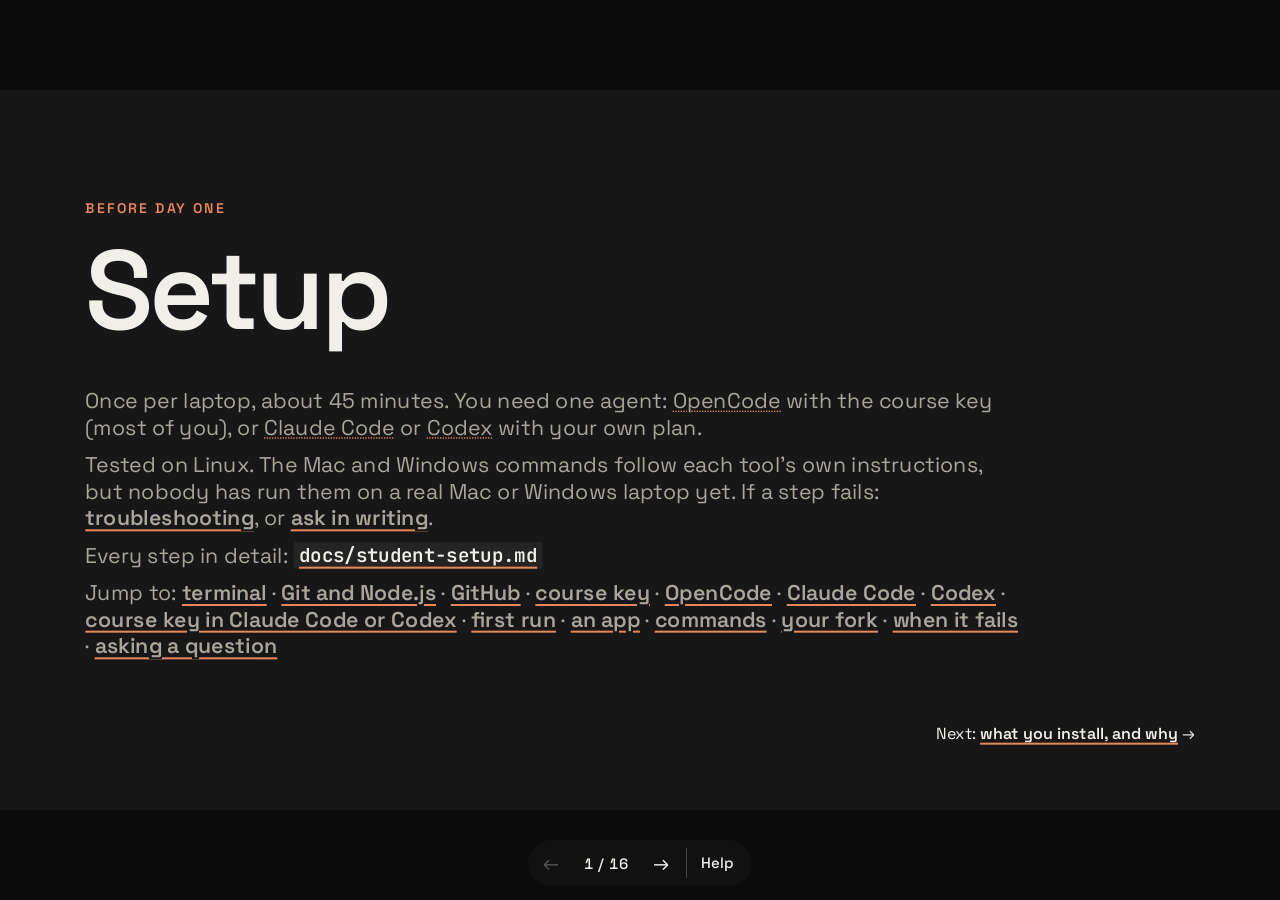
==== commit b1db404e: "Setup: "Prefer an app? OpenCode Desktop." (optional) Tested on Linux with a course key: it works. Th" ====
--- a/slides/00-setup.html
+++ b/slides/00-setup.html
@@ -730,7 +730,7 @@
     <p class="after d1-su-first">Once per laptop, about 45 minutes. You need one agent: <a class="topic" href="https://opencode.ai/docs/" target="_blank" rel="noopener">OpenCode</a> with the course key (most of you), or <a class="topic" href="https://code.claude.com/docs/en/overview" target="_blank" rel="noopener">Claude Code</a> or <a class="topic" href="https://developers.openai.com/codex/cli" target="_blank" rel="noopener">Codex</a> with your own plan.</p>
     <p class="after">Tested on Linux. The Mac and Windows commands follow each tool's own instructions, but nobody has run them on a real Mac or Windows laptop yet. If a step fails: <a class="jump" href="troubleshooting.html">troubleshooting</a>, or <a class="jump" href="#s-ask">ask in writing</a>.</p>
     <p class="after">Every step in detail: <a class="jump" href="https://github.com/xohm/photolipsia-agentic-kit/blob/main/docs/student-setup.md" target="_blank" rel="noopener"><code>docs/student-setup.md</code></a></p>
-    <p class="after d1-su-jump">Jump to: <a class="jump" href="#s-terminal">terminal</a> · <a class="jump" href="#s-git-node">Git and Node.js</a> · <a class="jump" href="#s-github">GitHub</a> · <a class="jump" href="#s-key">course key</a> · <a class="jump" href="#s-opencode">OpenCode</a> · <a class="jump" href="#s-claude">Claude Code</a> · <a class="jump" href="#s-codex">Codex</a> · <a class="jump" href="#s-key-tools">course key in Claude Code or Codex</a> · <a class="jump" href="#s-first-run">first run</a> · <a class="jump" href="#s-commands">commands</a> · <a class="jump" href="#s-fork">your fork</a> · <a class="jump" href="troubleshooting.html">when it fails</a> · <a class="jump" href="#s-ask">asking a question</a></p>
+    <p class="after d1-su-jump">Jump to: <a class="jump" href="#s-terminal">terminal</a> · <a class="jump" href="#s-git-node">Git and Node.js</a> · <a class="jump" href="#s-github">GitHub</a> · <a class="jump" href="#s-key">course key</a> · <a class="jump" href="#s-opencode">OpenCode</a> · <a class="jump" href="#s-claude">Claude Code</a> · <a class="jump" href="#s-codex">Codex</a> · <a class="jump" href="#s-key-tools">course key in Claude Code or Codex</a> · <a class="jump" href="#s-first-run">first run</a> · <a class="jump" href="#s-app">an app</a> · <a class="jump" href="#s-commands">commands</a> · <a class="jump" href="#s-fork">your fork</a> · <a class="jump" href="troubleshooting.html">when it fails</a> · <a class="jump" href="#s-ask">asking a question</a></p>
   </div>
   <p class="next">Next: <a class="jump" href="#s-why">what you install, and why</a> →</p>
 </section>
@@ -749,7 +749,7 @@
     <tr><td><a class="jump" href="#s-git-node">Git</a></td><td>Saves every step of your work. Sends it to <a class="topic" href="https://docs.github.com/en/get-started/start-your-journey/about-github-and-git" target="_blank" rel="noopener">GitHub</a>, brings your teacher's updates.</td></tr>
     <tr><td><a class="jump" href="#s-git-node">Node.js</a></td><td>Runs JavaScript on your laptop. Its <a class="topic" href="https://docs.npmjs.com/about-npm" target="_blank" rel="noopener"><code>npm</code></a> installs the tools, runs the check and your app.</td></tr>
     <tr><td><a class="jump" href="#s-github">A GitHub account</a></td><td>Your copy of the course, your <a class="topic" href="https://docs.github.com/en/pull-requests/collaborating-with-pull-requests/working-with-forks/fork-a-repo" target="_blank" rel="noopener">fork</a>, lives there. Questions go to its <a class="topic" href="https://docs.github.com/en/discussions" target="_blank" rel="noopener">Discussions</a>.</td></tr>
-    <tr><td><a class="jump" href="#s-key">The course key</a></td><td>Pays for the AI model, $3 a day. Not needed with your own plan.</td></tr>
+    <tr><td><a class="jump" href="#s-key">The course key</a></td><td>Pays for the AI model, $10 a day. Not needed with your own plan.</td></tr>
     <tr><td><a class="jump" href="#s-opencode">One agent</a></td><td>Reads your files, writes the code, runs the check.</td></tr>
     <tr><td><a class="jump" href="#s-fork">A browser for the check</a></td><td>Chromium, about 300 MB. The check opens your page in it, hidden, and takes a screenshot.</td></tr>
   </table>
@@ -1255,6 +1255,35 @@
       <p class="s26"><b>Hello from GLM</b> (on a plan too: just the text)? You're set up. If it asks first, allow it.</p>
     </div>
   </div>
+  <p class="next">Next: <a class="jump" href="#s-commands">the commands</a> · <b>prefer an app?</b> <a class="jump" href="#s-app">OpenCode Desktop</a></p>
+  <footer><b>Photolipsia</b><span>ZHdK · MA Interaction Design · HS 2026</span></footer>
+</section>
+
+<!-- S6b Prefer an app: OpenCode Desktop -->
+<section class="slide light" id="s-app">
+  <style>
+    .d1-ap { display: grid; grid-template-columns: 1.25fr 0.75fr; gap: 72px; align-items: start; }
+    .d1-ap-step { display: flex; gap: 20px; align-items: flex-start; margin: 0 0 28px; }
+    .d1-ap-n { flex: none; display: grid; place-items: center; width: 46px; height: 46px; border-radius: 50%; background: var(--ink); color: var(--paper); font: 600 23px var(--mono); }
+    .d1-ap-step p { margin: 2px 0 0; font-size: 30px; line-height: 1.4; color: var(--grey); }
+    .d1-ap-step b { color: var(--ink); font-weight: 600; }
+    .d1-ap-side .proof { margin: 0 0 22px; font-size: 27px; }
+    .d1-ap-side p.s26 { margin: 0 0 14px; }
+  </style>
+  <p class="eyebrow">Setup · optional · OpenCode with the course key</p>
+  <h2>Prefer an app? OpenCode Desktop.</h2>
+  <div class="d1-ap">
+    <div>
+      <div class="d1-ap-step"><span class="d1-ap-n">1</span><p>Download it: <a class="jump" href="https://opencode.ai/download" target="_blank" rel="noopener">opencode.ai/download</a>. It uses the same course config and key as the terminal.</p></div>
+      <div class="d1-ap-step"><span class="d1-ap-n">2</span><p><b>Open your project folder in the app first.</b> Otherwise it works in a folder of its own, and your project's rules don't apply.</p></div>
+      <div class="d1-ap-step"><span class="d1-ap-n">3</span><p>The model picker shows <b>GLM-5.3-Flash</b>. Then the same test prompt as on the first-run slide.</p></div>
+    </div>
+    <div class="d1-ap-side">
+      <p class="proof coral"><b>Tested on Linux, 25 Oct 2026,</b> with a course key: it worked. Not yet on a Mac or Windows.</p>
+      <p class="s26">The app is OpenCode 2; the terminal stays OpenCode 1. The cost it shows stays at $0.00: <code>node tools/check-openrouter.mjs</code> shows what your key used.</p>
+      <p class="s26">Claude and ChatGPT have desktop apps too, for your own plan. Not tested here.</p>
+    </div>
+  </div>
   <p class="next">Next: <a class="jump" href="#s-commands">the commands</a> →</p>
   <footer><b>Photolipsia</b><span>ZHdK · MA Interaction Design · HS 2026</span></footer>
 </section>
@@ -1280,7 +1309,7 @@
     <tr><td>start a new, empty session</td><td><code>/new</code></td><td><code>/clear</code></td><td><code>/new</code></td></tr>
     <tr><td>change the model</td><td><code>/models</code></td><td><code>/model</code></td><td><code>/model</code></td></tr>
     <tr><td>see the account and model</td><td><code>/models</code></td><td><code>/status</code></td><td><code>/status</code></td></tr>
-    <tr><td>see your plan's limits</td><td class="d1-cs-n">none: your key has $3 a day</td><td><code>/usage</code></td><td><code>/usage</code></td></tr>
+    <tr><td>see your plan's limits</td><td class="d1-cs-n">none: your key has $10 a day</td><td><code>/usage</code></td><td><code>/usage</code></td></tr>
   </table>
   <p class="d1-cs-note"><b>New task, new session:</b> the agent sends the whole conversation again with every step. Long sessions cost more and use up plan limits faster.</p>
   <p class="next">Next: <a class="jump" href="#s-fork">your fork</a> →</p>
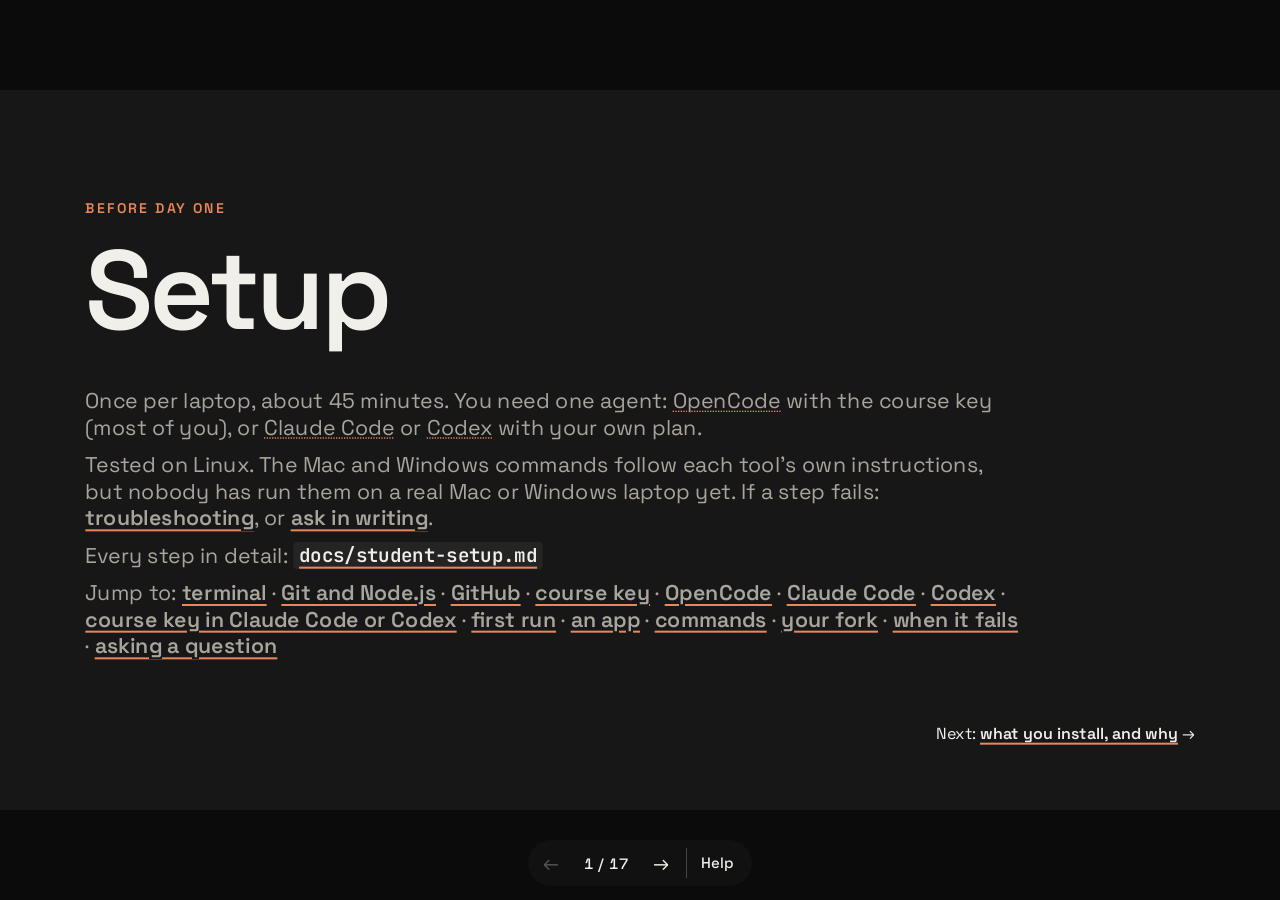
==== commit 6e0f42f6: "Slides: every box says where its text goes Each box on the slides has a tab and its own look: Agent " ====
--- a/slides/00-setup.html
+++ b/slides/00-setup.html
@@ -698,6 +698,156 @@
 .d1-anim { }
 @media (prefers-reduced-motion: reduce) { .d1-anim, .d1-anim * { animation: none !important; } }
 @media print { .d1-anim, .d1-anim * { animation: none !important; } }
+/* What goes where (teacher, 26 Oct 2026). Every box on a slide says where its text goes, in a tab
+   at its top left, and has its own look:
+     pre.prompt                 Agent prompt              coral    type or paste it into the agent
+     pre[data-copy="lines"]     Terminal                  dark     type it in your own terminal
+     pre.term                   the same, without copy buttons (a command with its output)
+     data-tab="Terminal · Mac" on a command block: the tab names the system too
+     pre.file[data-copy="all"]  Paste into <data-file>    white    paste it into that file, save
+     pre.file                   From <data-file>          white    an excerpt, to read
+     pre.out                    Output                    grey     what you see: only read it
+   An inline prompt in a sentence ("then type Go.") is <span class="say">Go.</span>.
+   build.py adds this file last to every deck; #deck makes these rules win over a slide's own. */
+
+#deck pre.prompt,
+#deck pre.term,
+#deck pre[data-copy="lines"],
+#deck pre.file,
+#deck pre.out {
+  position: relative;
+  padding-top: 32px;
+}
+
+#deck pre.prompt::before,
+#deck pre.term::before,
+#deck pre[data-copy="lines"]::before,
+#deck pre.file::before,
+#deck pre.out::before {
+  position: absolute;
+  top: 0;
+  left: 0;
+  height: 28px;
+  padding: 0 14px 0 36px;
+  border-radius: 0 0 12px 0;
+  background-repeat: no-repeat;
+  background-position: 11px center;
+  background-size: 19px 19px;
+  font: 600 19px/28px var(--sans);
+  letter-spacing: 0.01em;
+  text-indent: 0;
+  white-space: nowrap;
+}
+
+/* Prompt for your agent: coral. */
+#deck pre.prompt {
+  border: 0;
+  border-left: 6px solid var(--coral);
+  border-image: none;
+  background: #fcefe8;
+}
+
+#deck pre.prompt::before {
+  content: "Agent prompt";
+  background-color: var(--coral);
+  background-image: url("data:image/svg+xml,%3Csvg xmlns='http://www.w3.org/2000/svg' viewBox='0 0 24 24' fill='none' stroke='%231d1d1d' stroke-width='2.2' stroke-linejoin='round'%3E%3Cpath d='M4 4.5h16v11.5h-9.5l-5 4v-4h-1.5z'/%3E%3C/svg%3E");
+  color: var(--ink);
+}
+
+/* Command for your terminal: dark, like the terminal itself. */
+#deck pre.term,
+#deck pre[data-copy="lines"] {
+  background: #24221f;
+  color: #ece9e2;
+}
+
+#deck pre.term::before,
+#deck pre[data-copy="lines"]::before {
+  content: "Terminal";
+  background-color: #3d3a35;
+  background-image: url("data:image/svg+xml,%3Csvg xmlns='http://www.w3.org/2000/svg' viewBox='0 0 24 24' fill='none' stroke='%23e3dfd6' stroke-width='2.4' stroke-linecap='round' stroke-linejoin='round'%3E%3Cpath d='M4 6l6 6-6 6M12 18h8'/%3E%3C/svg%3E");
+  color: #e3dfd6;
+}
+
+/* data-tab="Terminal · Mac" names the system too, where a slide has no room for a label line. */
+#deck pre[data-copy="lines"][data-tab]::before {
+  content: attr(data-tab);
+}
+
+#deck pre.term .c,
+#deck pre[data-copy="lines"] .c {
+  color: #a9a59d;
+}
+
+#deck pre[data-copy="lines"] .copy:hover {
+  background: rgb(255 255 255 / 12%);
+  color: var(--paper);
+}
+
+#deck pre[data-copy="lines"] .copy.done {
+  color: #6cc17e;
+}
+
+/* Text for a file: white paper. */
+#deck pre.file {
+  border: 2px solid #d6d1c7;
+  background: #fffdf9;
+  color: #262626;
+}
+
+#deck pre.file::before {
+  content: "From " attr(data-file);
+  background-color: #d6d1c7;
+  background-image: url("data:image/svg+xml,%3Csvg xmlns='http://www.w3.org/2000/svg' viewBox='0 0 24 24' fill='none' stroke='%231d1d1d' stroke-width='2.2' stroke-linejoin='round'%3E%3Cpath d='M6 2.5h8.5l4.5 4.5v14.5h-13z'/%3E%3Cpath d='M14 2.5v5h5'/%3E%3C/svg%3E");
+  color: var(--ink);
+}
+
+#deck pre.file[data-copy="all"]::before {
+  content: "Paste into " attr(data-file);
+}
+
+/* Output: only read it. */
+#deck pre.out {
+  background: #e4e1d9;
+  color: #3a3a3a;
+}
+
+#deck pre.out::before {
+  content: "Output";
+  background-color: #d1cdc3;
+  background-image: url("data:image/svg+xml,%3Csvg xmlns='http://www.w3.org/2000/svg' viewBox='0 0 24 24' fill='none' stroke='%23444' stroke-width='2.2' stroke-linejoin='round'%3E%3Cpath d='M2 12s3.6-6.5 10-6.5S22 12 22 12s-3.6 6.5-10 6.5S2 12 2 12z'/%3E%3Ccircle cx='12' cy='12' r='3'/%3E%3C/svg%3E");
+  color: #3a3a3a;
+}
+
+/* An inline prompt inside a sentence: coral, like the prompt boxes. */
+#deck .say {
+  padding: 0.04em 0.35em 0.04em 1.35em;
+  border-radius: 6px;
+  background: #fcefe8 url("data:image/svg+xml,%3Csvg xmlns='http://www.w3.org/2000/svg' viewBox='0 0 24 24' fill='none' stroke='%23c4673d' stroke-width='2.4' stroke-linejoin='round'%3E%3Cpath d='M4 4.5h16v11.5h-9.5l-5 4v-4h-1.5z'/%3E%3C/svg%3E") no-repeat 0.3em 55% / 0.85em;
+  box-shadow: inset 0 0 0 2px var(--coral);
+  color: var(--ink);
+  font-family: var(--mono);
+  font-size: 0.86em;
+  letter-spacing: 0;
+  text-transform: none;
+}
+
+/* Print: the tabs and colours stay, so a printed slide says the same. */
+@media print {
+  #deck pre.prompt::before,
+  #deck pre.term::before,
+  #deck pre[data-copy="lines"]::before,
+  #deck pre.file::before,
+  #deck pre.out::before,
+  #deck pre.term,
+  #deck pre[data-copy="lines"],
+  #deck pre.prompt,
+  #deck pre.out,
+  #deck .say {
+    -webkit-print-color-adjust: exact;
+    print-color-adjust: exact;
+  }
+}
 
   /* Setup slides for Claude Code and Codex: install row, two account cards, a check line. */
   .d1-tl-os { display: grid; grid-template-columns: 1fr 1fr; gap: 28px; }
@@ -753,6 +903,38 @@
     <tr><td><a class="jump" href="#s-opencode">One agent</a></td><td>Reads your files, writes the code, runs the check.</td></tr>
     <tr><td><a class="jump" href="#s-fork">A browser for the check</a></td><td>Chromium, about 300 MB. The check opens your page in it, hidden, and takes a screenshot.</td></tr>
   </table>
+  <p class="next">Next: <a class="jump" href="#s-boxes">how to read the slides</a> →</p>
+  <footer><b>Photolipsia</b><span>ZHdK · MA Interaction Design · HS 2026</span></footer>
+</section>
+
+<!-- How to read the slides: the four kinds of box (boxes.css) -->
+<section class="slide light" id="s-boxes">
+  <style>
+    .d0-bx { display: grid; grid-template-columns: 1fr 1fr; gap: 40px 64px; }
+    .d0-bx p { margin: 16px 0 0; font-size: 28px; line-height: 1.4; color: var(--grey); }
+    .d0-bx p b { color: var(--ink); }
+  </style>
+  <p class="eyebrow">Setup · how to read the slides</p>
+  <h2>Every box says where its text goes.</h2>
+  <div class="d0-bx">
+    <div>
+<pre class="prompt">Go.</pre>
+      <p><b>Your agent:</b> type or paste it into OpenCode, Claude Code or Codex. Inside a sentence: <span class="say">Go.</span></p>
+    </div>
+    <div>
+<pre class="c22" data-copy="lines">node -v</pre>
+      <p><b>Your terminal:</b> type or paste it, one line at a time, and press Enter. Not into the agent.</p>
+    </div>
+    <div>
+<pre class="c22 file" data-copy="all" data-file="ai/strategy.md">## Next
+- Apply my new rule to the page.</pre>
+      <p><b>A file:</b> paste it into that file in your editor, and save. Not into the terminal. <b>From</b> a file: only an excerpt, to read.</p>
+    </div>
+    <div>
+<pre class="c22 out">check: FAILED (0.4 s)</pre>
+      <p><b>Output:</b> what your terminal or your agent shows you. Only read it.</p>
+    </div>
+  </div>
   <p class="next">Next: <a class="jump" href="#s-terminal">your terminal</a> →</p>
   <footer><b>Photolipsia</b><span>ZHdK · MA Interaction Design · HS 2026</span></footer>
 </section>
@@ -1000,12 +1182,12 @@
       <text class="chip" x="1478" y="208" text-anchor="middle">the agent's output</text>
     </g>
   </svg>
-  <p class="label">Mac · Terminal</p>
+  <p class="label">Mac</p>
   <div class="d1-ky-mac">
     <div><p class="d1-ky-cap">1 · Open the file</p>
 <pre class="c22" data-copy="lines">touch ~/.zshrc && open -e ~/.zshrc</pre></div>
     <div><p class="d1-ky-cap">2 · Paste at the end, real key, save</p>
-<pre class="c22" data-copy="lines">export OPENROUTER_API_KEY="sk-or-..."</pre></div>
+<pre class="c22 file" data-copy="all" data-file="~/.zshrc">export OPENROUTER_API_KEY="sk-or-..."</pre></div>
     <div><p class="d1-ky-cap">3 · Reload</p>
 <pre class="c22" data-copy="lines">source ~/.zshrc</pre></div>
   </div>
@@ -1024,7 +1206,7 @@
     .d1-oc .s26 { margin: 14px 0 0; }
     .d1-oc-cfg { display: grid; grid-template-columns: auto 1fr; gap: 40px; align-items: start; }
     .d1-oc-cfg .s26 { margin: 0 0 16px; }
-    .d1-oc .label.d1-oc-paste { margin-top: 26px; }
+    .d1-oc .d1-oc-cfg { margin-top: 22px; }
   </style>
   <p class="eyebrow">Setup · OpenCode · with the course key</p>
   <h2>OpenCode: install it, give it the course config.</h2>
@@ -1047,9 +1229,8 @@
       </div>
     </div>
     <p class="s26">You want version 1.x. Not <code>brew install opencode</code>: that is OpenCode 2. Mac says “EACCES”? <a class="jump" href="https://github.com/xohm/photolipsia-agentic-kit/blob/main/docs/student-setup.md#mac-only-npm-says-eacces" target="_blank" rel="noopener"><code>docs/student-setup.md</code></a>, section 1.</p>
-    <p class="label d1-oc-paste">Paste this into the file (don't type it) and save</p>
     <div class="d1-oc-cfg">
-<pre class="c22" data-copy="all">{
+<pre class="c22 file" data-copy="all" data-file="~/.config/opencode/opencode.json">{
   "$schema": "https://opencode.ai/config.json",
   "model": "openrouter/z-ai/glm-5.3-flash",
   "small_model": "openrouter/z-ai/glm-5.3-flash",
@@ -1162,19 +1343,20 @@
     .d1-kt .label { margin: 8px 0 6px; }
     .d1-kt .label:first-child { margin-top: 0; }
     .d1-kt pre { margin: 0; padding: 14px 26px; }
+    .d1-kt pre.c22 { padding-bottom: 12px; line-height: 1.4; }
+    .d1-kt pre + pre { margin-top: 12px; }
   </style>
   <p class="eyebrow">Setup · the course key · Claude Code or Codex</p>
   <h2>Claude Code or Codex with the course key.</h2>
   <div class="d1-kt">
     <div>
-      <p class="label">Claude Code · Mac</p>
-<pre class="c22" data-copy="lines">mkdir -p ~/.claude &amp;&amp; touch ~/.claude/settings.json
+      <p class="label">Claude Code</p>
+<pre class="c22" data-copy="lines" data-tab="Terminal · Mac">mkdir -p ~/.claude &amp;&amp; touch ~/.claude/settings.json
 open -e ~/.claude/settings.json</pre>
-      <p class="label">Claude Code · Windows · Notepad: create? Yes</p>
-<pre class="c22" data-copy="lines">New-Item -ItemType Directory -Force "$HOME\.claude"
+<pre class="c22" data-copy="lines" data-tab="Terminal · Windows · Notepad: create? Yes">New-Item -ItemType Directory -Force "$HOME\.claude"
 notepad "$HOME\.claude\settings.json"</pre>
-      <p class="label">Paste, put in the real key, save · not empty? ask in writing</p>
-<pre class="c22" data-copy="all">{ "env": {
+      <p class="label">Put in the real key, save · not empty? ask in writing</p>
+<pre class="c22 file" data-copy="all" data-file="~/.claude/settings.json">{ "env": {
   "ANTHROPIC_BASE_URL": "https://openrouter.ai/api",
   "ANTHROPIC_AUTH_TOKEN": "sk-or-...",
   "ANTHROPIC_API_KEY": "",
@@ -1187,14 +1369,13 @@
 } }</pre>
     </div>
     <div>
-      <p class="label">Codex · Mac</p>
-<pre class="c22" data-copy="lines">mkdir -p ~/.codex &amp;&amp; touch ~/.codex/config.toml
+      <p class="label">Codex</p>
+<pre class="c22" data-copy="lines" data-tab="Terminal · Mac">mkdir -p ~/.codex &amp;&amp; touch ~/.codex/config.toml
 open -e ~/.codex/config.toml</pre>
-      <p class="label">Codex · Windows · Notepad: create? Yes</p>
-<pre class="c22" data-copy="lines">New-Item -ItemType Directory -Force "$HOME\.codex"
+<pre class="c22" data-copy="lines" data-tab="Terminal · Windows · Notepad: create? Yes">New-Item -ItemType Directory -Force "$HOME\.codex"
 notepad "$HOME\.codex\config.toml"</pre>
-      <p class="label">Paste and save · key from your environment</p>
-<pre class="c22" data-copy="all">model = "z-ai/glm-5.3-flash"
+      <p class="label">Save · the key comes from your environment</p>
+<pre class="c22 file" data-copy="all" data-file="~/.codex/config.toml">model = "z-ai/glm-5.3-flash"
 model_provider = "openrouter"
 model_reasoning_effort = "high"
 [model_providers.openrouter]
@@ -1371,12 +1552,11 @@
     <div>
       <p class="label">1 · Fork, once</p>
       <p class="s26" style="margin-top: 0">On <a class="jump" href="https://github.com/xohm/photolipsia-agentic-kit" target="_blank" rel="noopener">github.com/xohm/photolipsia-agentic-kit</a>: <b>Fork</b> (top right), then <b>Create fork</b>.</p>
-      <p class="label" style="margin-top: 22px">2 · Clone, once · Mac and Windows</p>
-<pre class="c22" data-copy="lines">cd ~
+      <p class="label" style="margin-top: 22px">2 · Clone, once · YOUR-NAME: your GitHub name</p>
+<pre class="c22" data-copy="lines" data-tab="Terminal · Mac and Windows">cd ~
 git clone https://github.com/YOUR-NAME/photolipsia-agentic-kit.git
 cd photolipsia-agentic-kit
 git remote add upstream https://github.com/xohm/photolipsia-agentic-kit.git</pre>
-      <p class="s26"><code>YOUR-NAME</code> = your GitHub user name.</p>
       <p class="s26"><b>Updates:</b> commit your work first, then <code>git pull --no-edit upstream main</code>. It says “CONFLICT”? <code>git merge --abort</code>, then <a class="jump" href="#s-ask">ask in writing</a>.</p>
     </div>
     <div>
@@ -1386,7 +1566,7 @@
 npm install
 npx playwright install chromium
 npm run check</pre>
-      <p class="s26">Line 1 tests the course key: <b>All good</b>. Own plan? Skip it. The check's browser: 300 MB, once. Then <b>check: FAILED</b>, <b>Nothing rendered yet</b>: right, no app yet.</p>
+      <p class="s26">Line 1 tests the key: <b>All good</b> (own plan: skip it). Then <b>check: FAILED, Nothing rendered yet</b>: no app yet.</p>
     </div>
   </div>
   <p class="next">Next: <a class="jump" href="#s-ask">when you are stuck</a> →</p>
